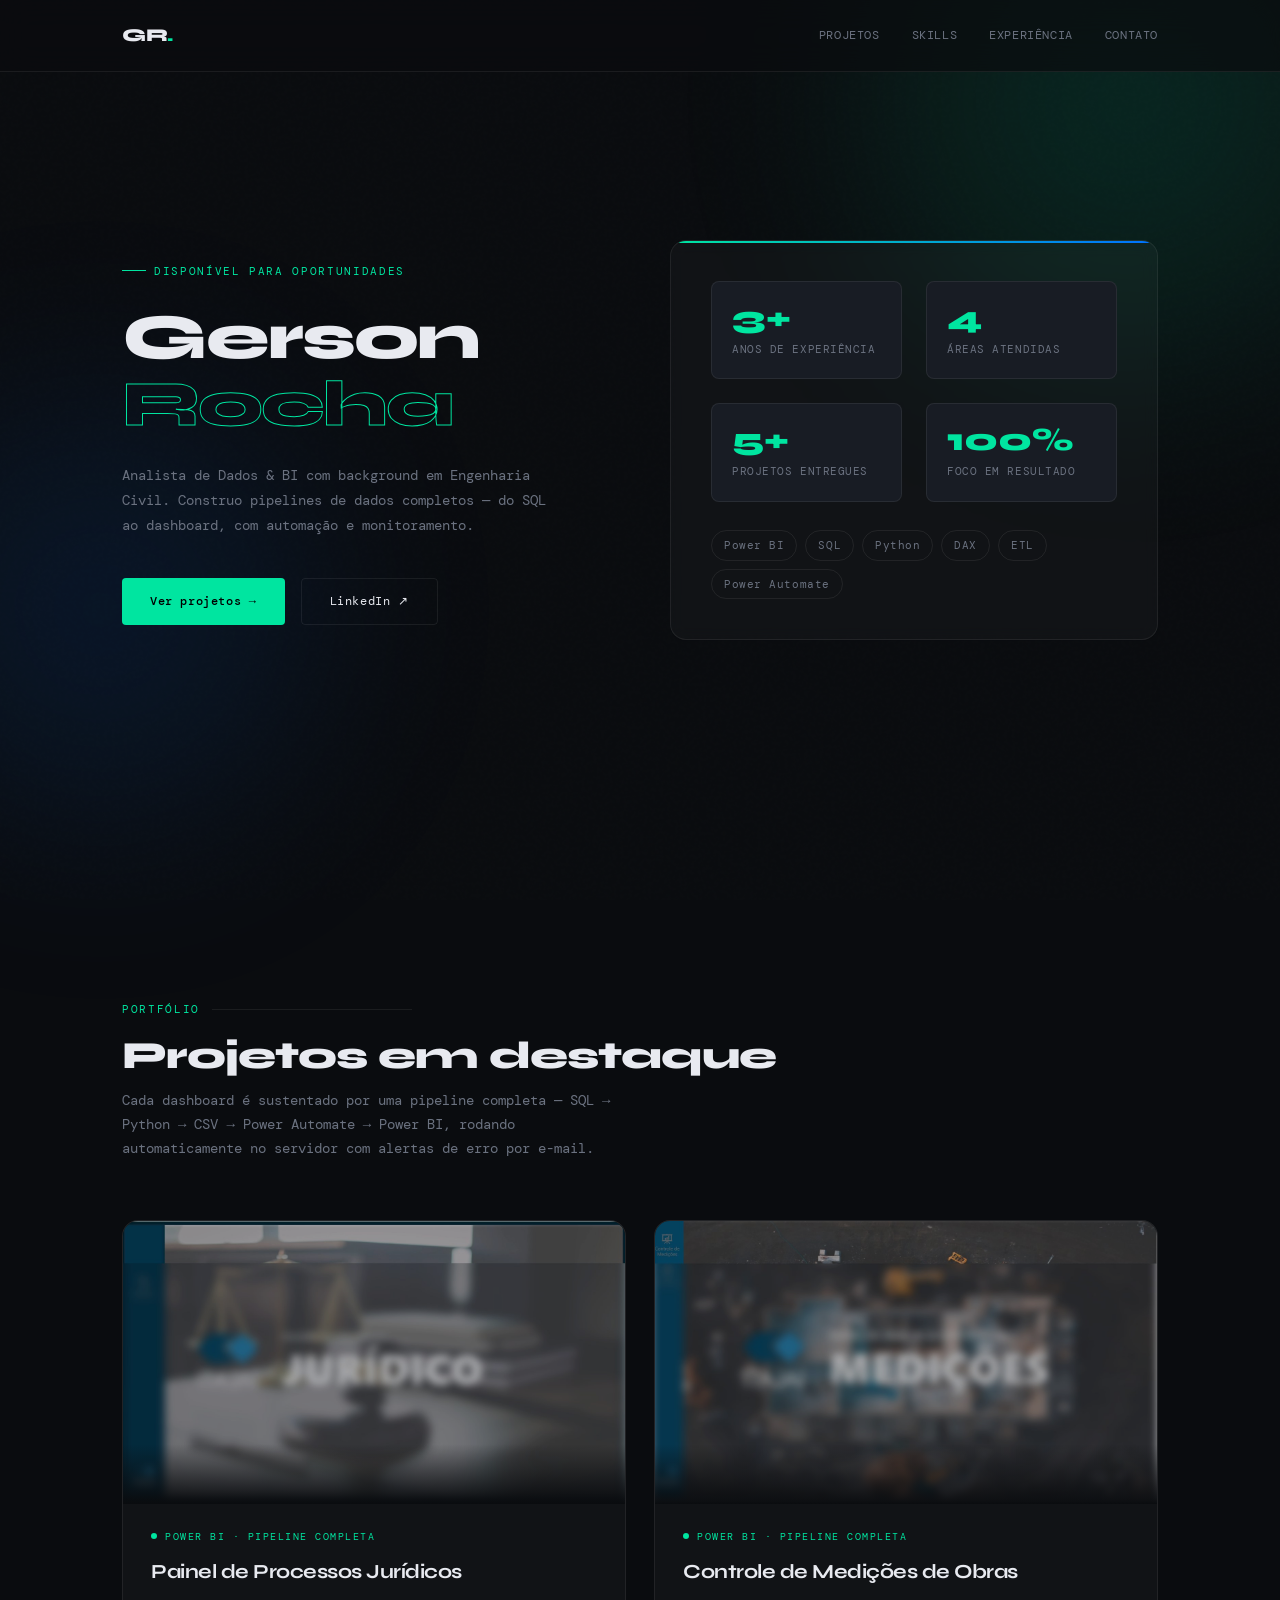
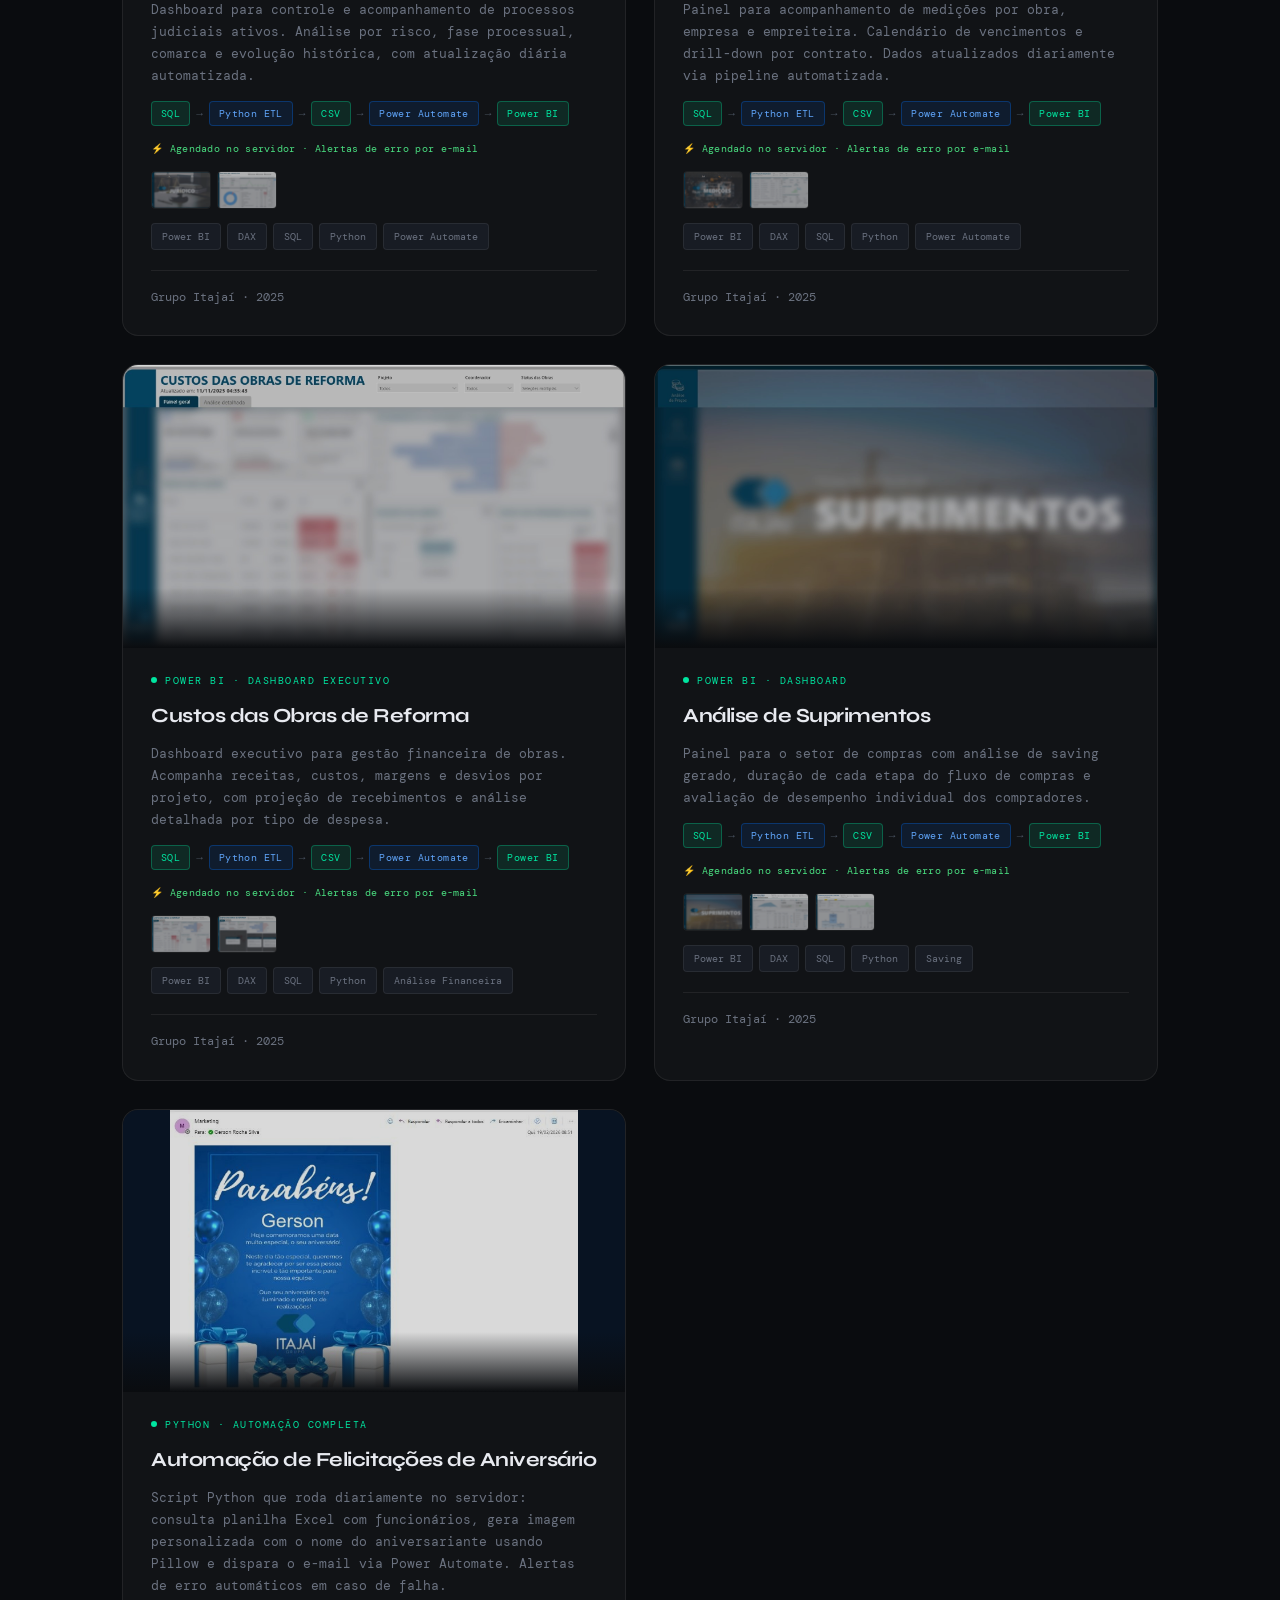
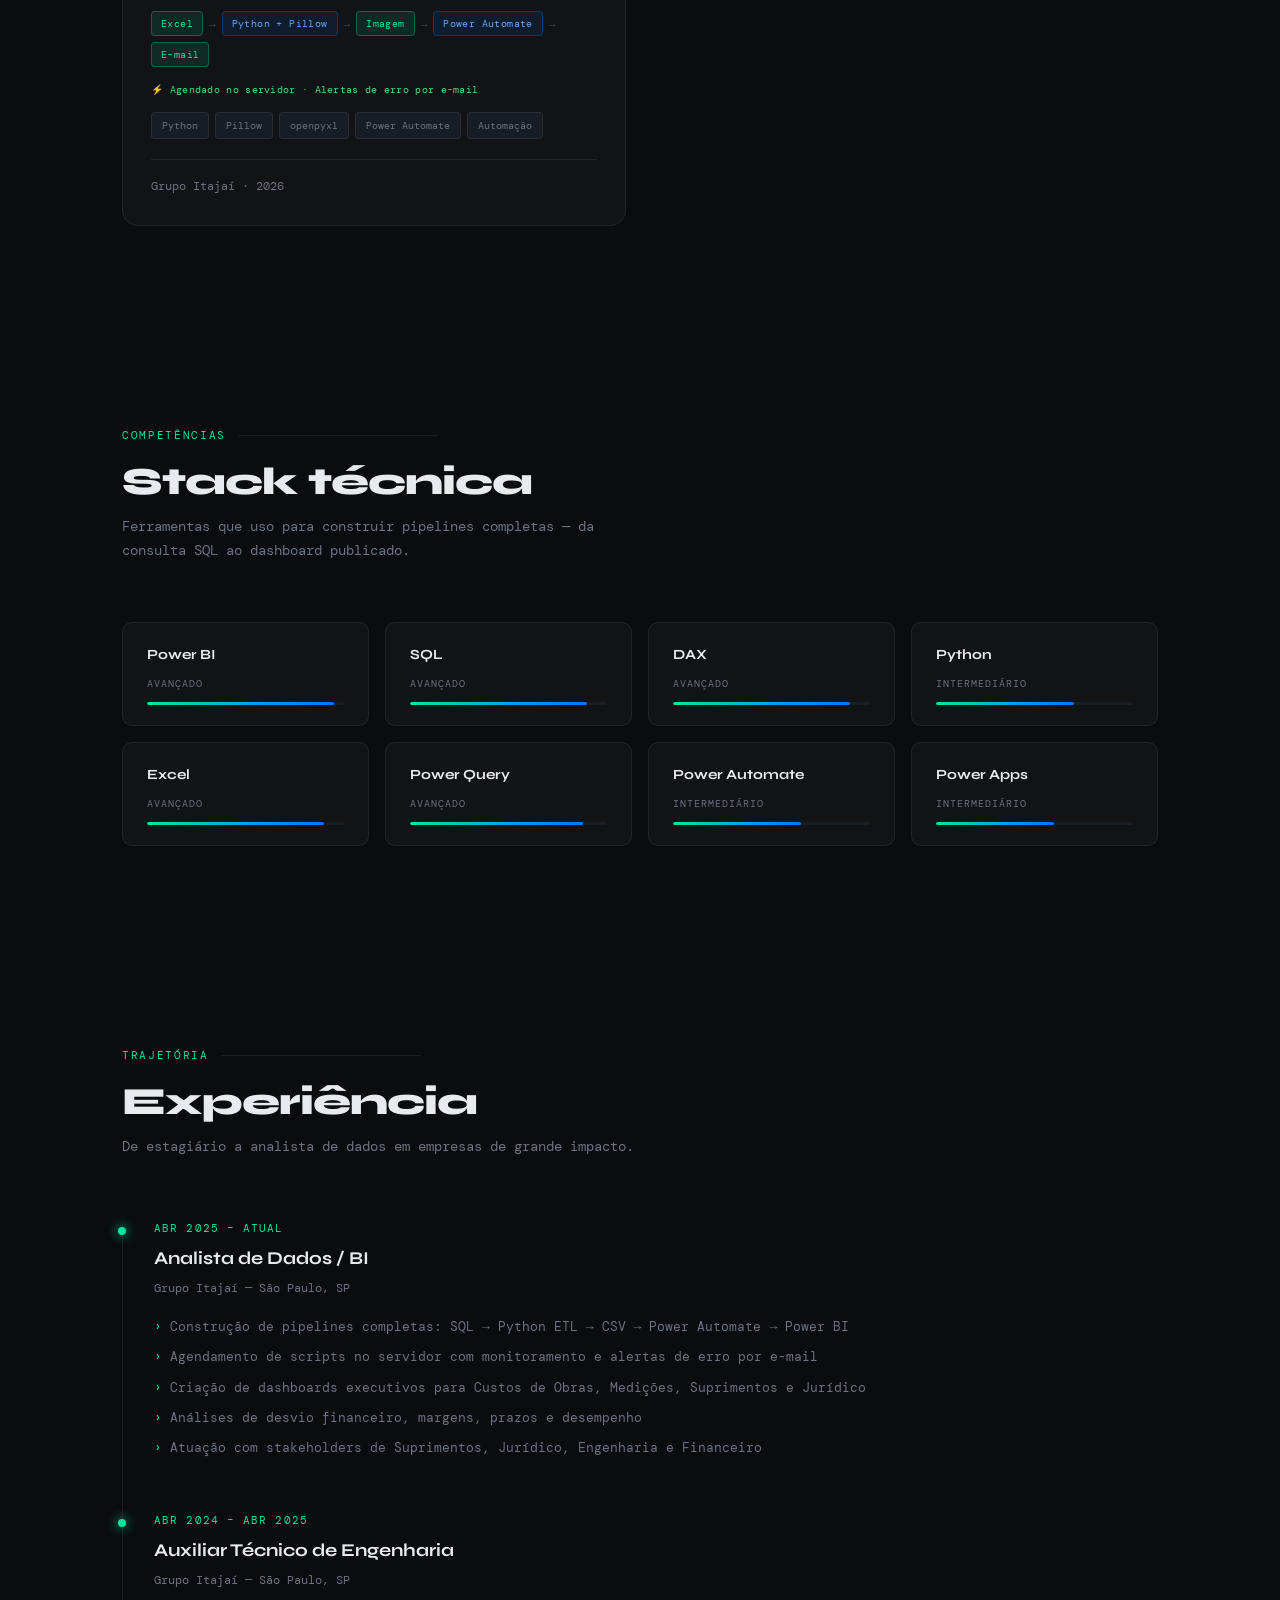
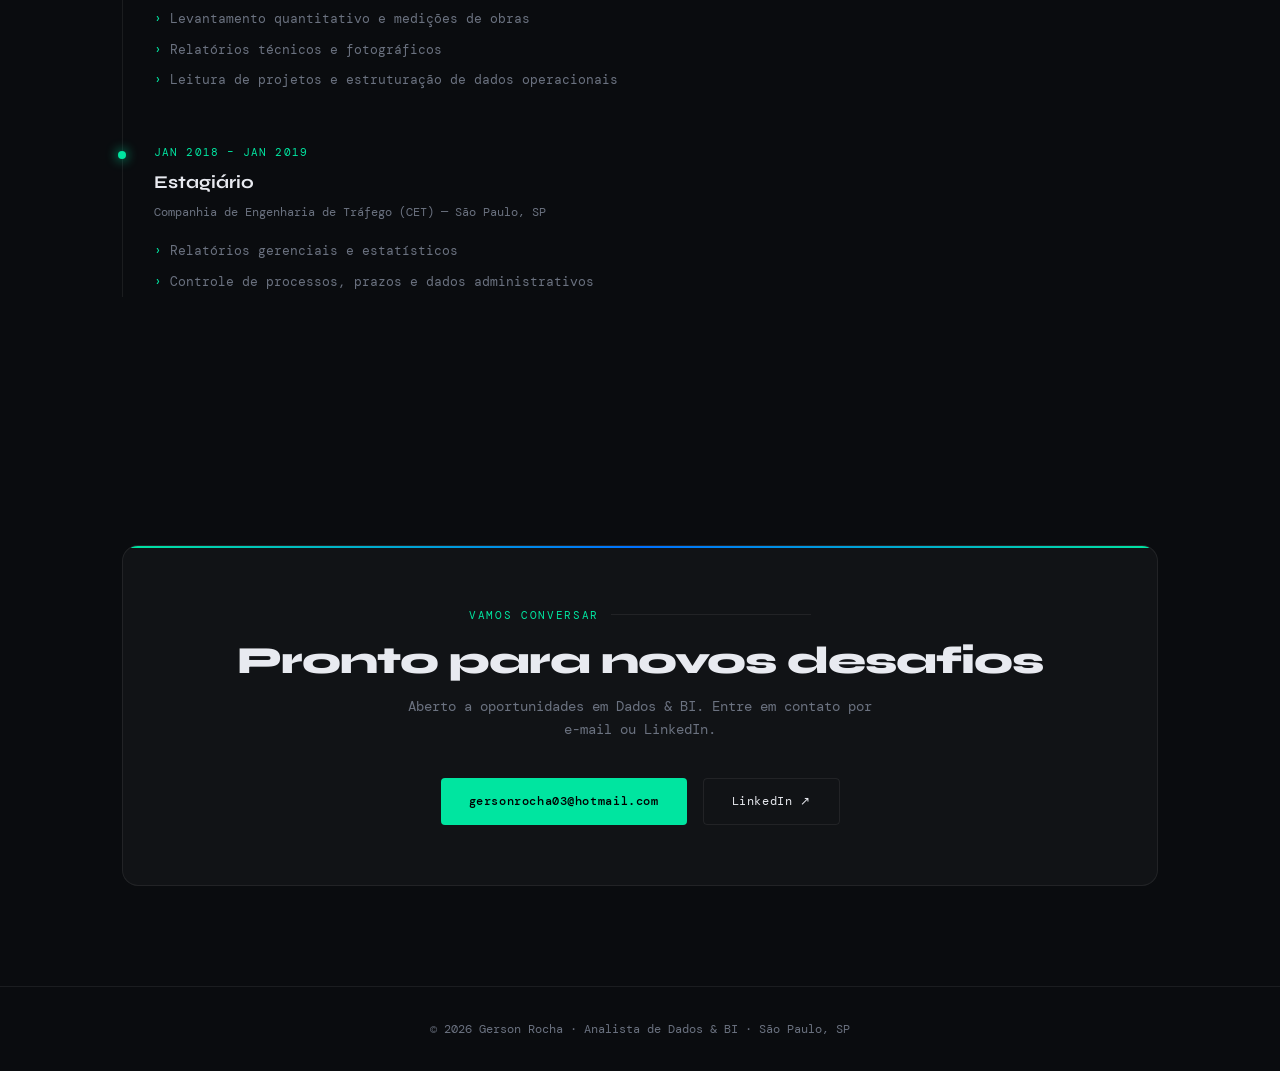
==== index.html @ 2b33ee03 "Add files via upload" ====
<!DOCTYPE html>
<html lang="pt-BR">
<head>
<meta charset="UTF-8" />
<meta name="viewport" content="width=device-width, initial-scale=1.0" />
<title>Gerson Rocha — Analista de Dados & BI</title>
<link href="https://fonts.googleapis.com/css2?family=Syne:wght@400;600;700;800&family=DM+Mono:ital,wght@0,300;0,400;1,300&display=swap" rel="stylesheet" />
<style>
  :root {
    --bg: #0a0c0f; --surface: #111318; --surface2: #181c24;
    --accent: #00e5a0; --accent2: #0071ff;
    --text: #e8eaf0; --muted: #6b7280;
    --border: rgba(255,255,255,0.07); --card-bg: rgba(255,255,255,0.03);
  }
  *, *::before, *::after { box-sizing: border-box; margin: 0; padding: 0; }
  html { scroll-behavior: smooth; }
  body { background: var(--bg); color: var(--text); font-family: 'DM Mono', monospace; font-size: 14px; line-height: 1.7; overflow-x: hidden; }
  body::before { content: ''; position: fixed; inset: 0; background-image: url("data:image/svg+xml,%3Csvg viewBox='0 0 256 256' xmlns='http://www.w3.org/2000/svg'%3E%3Cfilter id='noise'%3E%3CfeTurbulence type='fractalNoise' baseFrequency='0.9' numOctaves='4' stitchTiles='stitch'/%3E%3C/filter%3E%3Crect width='100%25' height='100%25' filter='url(%23noise)' opacity='0.04'/%3E%3C/svg%3E"); pointer-events: none; z-index: 0; opacity: 0.35; }
  .blob { position: fixed; border-radius: 50%; filter: blur(120px); opacity: 0.12; pointer-events: none; z-index: 0; }
  .blob-1 { width: 500px; height: 500px; background: var(--accent); top: -150px; right: -100px; }
  .blob-2 { width: 400px; height: 400px; background: var(--accent2); bottom: 10%; left: -100px; }
  .container { max-width: 1100px; margin: 0 auto; padding: 0 32px; position: relative; z-index: 1; }
  nav { position: fixed; top: 0; left: 0; right: 0; z-index: 100; padding: 20px 0; backdrop-filter: blur(16px); background: rgba(10,12,15,0.7); border-bottom: 1px solid var(--border); }
  nav .container { display: flex; align-items: center; justify-content: space-between; }
  .nav-logo { font-family: 'Syne', sans-serif; font-weight: 800; font-size: 18px; color: var(--text); text-decoration: none; letter-spacing: -0.5px; }
  .nav-logo span { color: var(--accent); }
  .nav-links { display: flex; gap: 32px; list-style: none; }
  .nav-links a { color: var(--muted); text-decoration: none; font-size: 12px; letter-spacing: 0.05em; text-transform: uppercase; transition: color 0.2s; }
  .nav-links a:hover { color: var(--accent); }
  .hero { min-height: 100vh; display: flex; align-items: center; padding-top: 80px; }
  .hero-inner { display: grid; grid-template-columns: 1fr 1fr; gap: 60px; align-items: center; width: 100%; }
  .hero-tag { display: inline-flex; align-items: center; gap: 8px; font-size: 11px; letter-spacing: 0.15em; text-transform: uppercase; color: var(--accent); margin-bottom: 24px; }
  .hero-tag::before { content: ''; display: block; width: 24px; height: 1px; background: var(--accent); }
  h1 { font-family: 'Syne', sans-serif; font-size: clamp(42px, 5vw, 72px); font-weight: 800; line-height: 1.05; letter-spacing: -2px; margin-bottom: 24px; }
  h1 em { font-style: normal; color: transparent; -webkit-text-stroke: 1px var(--accent); }
  .hero-desc { color: var(--muted); font-size: 14px; line-height: 1.8; max-width: 440px; margin-bottom: 40px; }
  .hero-cta { display: flex; gap: 16px; flex-wrap: wrap; }
  .btn { display: inline-flex; align-items: center; gap: 8px; padding: 12px 28px; font-family: 'DM Mono', monospace; font-size: 12px; letter-spacing: 0.05em; text-decoration: none; border-radius: 4px; transition: all 0.25s; cursor: pointer; border: none; }
  .btn-primary { background: var(--accent); color: #000; font-weight: 500; }
  .btn-primary:hover { background: #00ffb3; transform: translateY(-2px); }
  .btn-outline { background: transparent; color: var(--text); border: 1px solid var(--border); }
  .btn-outline:hover { border-color: var(--accent); color: var(--accent); transform: translateY(-2px); }
  .hero-card { background: var(--card-bg); border: 1px solid var(--border); border-radius: 16px; padding: 40px; backdrop-filter: blur(8px); position: relative; overflow: hidden; }
  .hero-card::before { content: ''; position: absolute; top: 0; left: 0; right: 0; height: 2px; background: linear-gradient(90deg, var(--accent), var(--accent2)); }
  .stats-grid { display: grid; grid-template-columns: 1fr 1fr; gap: 24px; }
  .stat { padding: 20px; background: var(--surface2); border-radius: 8px; border: 1px solid var(--border); }
  .stat-num { font-family: 'Syne', sans-serif; font-size: 32px; font-weight: 800; color: var(--accent); line-height: 1; margin-bottom: 6px; }
  .stat-label { font-size: 11px; color: var(--muted); letter-spacing: 0.05em; text-transform: uppercase; }
  .tech-badges { display: flex; flex-wrap: wrap; gap: 8px; margin-top: 28px; }
  .badge { font-size: 11px; padding: 5px 12px; border-radius: 100px; border: 1px solid var(--border); color: var(--muted); letter-spacing: 0.05em; transition: all 0.2s; }
  .badge:hover { border-color: var(--accent); color: var(--accent); }
  section { padding: 100px 0; }
  .section-label { font-size: 11px; letter-spacing: 0.15em; text-transform: uppercase; color: var(--accent); display: flex; align-items: center; gap: 12px; margin-bottom: 16px; }
  .section-label::after { content: ''; flex: 1; height: 1px; background: var(--border); max-width: 200px; }
  h2 { font-family: 'Syne', sans-serif; font-size: clamp(28px, 3vw, 42px); font-weight: 800; letter-spacing: -1px; margin-bottom: 12px; line-height: 1.1; }
  .section-sub { color: var(--muted); max-width: 520px; margin-bottom: 60px; }
  .projects-grid { display: grid; grid-template-columns: repeat(auto-fill, minmax(340px, 1fr)); gap: 28px; }
  .project-card { background: var(--card-bg); border: 1px solid var(--border); border-radius: 16px; overflow: hidden; transition: all 0.3s; }
  .project-card:hover { border-color: rgba(0,229,160,0.35); transform: translateY(-6px); box-shadow: 0 24px 60px rgba(0,0,0,0.4); }
  .project-img { width: 100%; aspect-ratio: 16/9; object-fit: cover; display: block; filter: brightness(0.85); transition: filter 0.3s; }
  .project-card:hover .project-img { filter: brightness(1); }
  .project-img-wrap { position: relative; overflow: hidden; }
  .project-img-wrap::after { content: ''; position: absolute; bottom: 0; left: 0; right: 0; height: 60px; background: linear-gradient(transparent, var(--bg)); }
  .project-body { padding: 24px 28px 28px; }
  .project-type { font-size: 10px; letter-spacing: 0.15em; text-transform: uppercase; color: var(--accent); margin-bottom: 10px; display: flex; align-items: center; gap: 8px; }
  .project-type .dot { width: 6px; height: 6px; border-radius: 50%; background: var(--accent); display: inline-block; }
  .project-card h3 { font-family: 'Syne', sans-serif; font-size: 20px; font-weight: 700; letter-spacing: -0.5px; margin-bottom: 10px; }
  .project-card p { color: var(--muted); font-size: 13px; line-height: 1.7; margin-bottom: 14px; }
  .pipeline-flow { display: flex; flex-wrap: wrap; gap: 6px; align-items: center; margin-bottom: 14px; }
  .pipe-step { font-size: 10px; padding: 3px 9px; border-radius: 4px; letter-spacing: 0.04em; }
  .pipe-step.green { background: rgba(0,229,160,0.1); border: 1px solid rgba(0,229,160,0.3); color: #00e5a0; }
  .pipe-step.blue { background: rgba(0,113,255,0.1); border: 1px solid rgba(0,113,255,0.3); color: #60a5fa; }
  .pipe-arrow { color: #4b5563; font-size: 11px; }
  .pipeline-note { font-size: 10px; color: #4ade80; letter-spacing: 0.03em; margin-bottom: 14px; }
  .project-tags { display: flex; flex-wrap: wrap; gap: 6px; margin-bottom: 20px; }
  .tag { font-size: 10px; padding: 4px 10px; background: var(--surface2); border-radius: 4px; color: var(--muted); border: 1px solid var(--border); }
  .project-footer { display: flex; align-items: center; justify-content: space-between; padding-top: 16px; border-top: 1px solid var(--border); font-size: 12px; color: var(--muted); }
  .project-gallery { display: flex; gap: 6px; margin-bottom: 14px; }
  .project-gallery img { width: 60px; height: 38px; object-fit: cover; border-radius: 4px; border: 1px solid var(--border); cursor: pointer; transition: all 0.2s; opacity: 0.7; }
  .project-gallery img:hover { opacity: 1; transform: scale(1.05); }
  #lightbox { display: none; position: fixed; inset: 0; background: rgba(0,0,0,0.88); z-index: 999; align-items: center; justify-content: center; backdrop-filter: blur(8px); }
  #lightbox.open { display: flex; }
  #lightbox img { max-width: 90vw; max-height: 85vh; border-radius: 8px; box-shadow: 0 40px 120px rgba(0,0,0,0.8); }
  #lightbox-close { position: absolute; top: 24px; right: 32px; font-size: 28px; color: var(--muted); cursor: pointer; transition: color 0.2s; }
  #lightbox-close:hover { color: var(--accent); }
  .skills-wrapper { display: grid; grid-template-columns: repeat(auto-fill, minmax(200px, 1fr)); gap: 16px; }
  .skill-item { background: var(--card-bg); border: 1px solid var(--border); border-radius: 10px; padding: 20px 24px; transition: all 0.2s; }
  .skill-item:hover { border-color: rgba(0,229,160,0.3); }
  .skill-name { font-family: 'Syne', sans-serif; font-weight: 700; font-size: 14px; margin-bottom: 8px; }
  .skill-level { font-size: 10px; letter-spacing: 0.1em; text-transform: uppercase; color: var(--muted); margin-bottom: 10px; }
  .skill-bar { height: 3px; background: var(--surface2); border-radius: 100px; overflow: hidden; }
  .skill-bar-fill { height: 100%; background: linear-gradient(90deg, var(--accent), var(--accent2)); border-radius: 100px; }
  .exp-timeline { position: relative; padding-left: 32px; }
  .exp-timeline::before { content: ''; position: absolute; left: 0; top: 8px; bottom: 0; width: 1px; background: var(--border); }
  .exp-item { position: relative; margin-bottom: 48px; }
  .exp-item::before { content: ''; position: absolute; left: -36px; top: 8px; width: 8px; height: 8px; border-radius: 50%; background: var(--accent); box-shadow: 0 0 12px var(--accent); }
  .exp-date { font-size: 11px; color: var(--accent); letter-spacing: 0.1em; text-transform: uppercase; margin-bottom: 6px; }
  .exp-title { font-family: 'Syne', sans-serif; font-size: 18px; font-weight: 700; margin-bottom: 4px; }
  .exp-company { color: var(--muted); font-size: 12px; margin-bottom: 14px; }
  .exp-list { list-style: none; }
  .exp-list li { color: var(--muted); font-size: 13px; padding: 4px 0 4px 16px; position: relative; }
  .exp-list li::before { content: '›'; position: absolute; left: 0; color: var(--accent); }
  .contact-box { background: var(--card-bg); border: 1px solid var(--border); border-radius: 16px; padding: 60px; text-align: center; position: relative; overflow: hidden; }
  .contact-box::before { content: ''; position: absolute; top: 0; left: 0; right: 0; height: 2px; background: linear-gradient(90deg, var(--accent), var(--accent2), var(--accent)); }
  .contact-links { display: flex; gap: 16px; justify-content: center; flex-wrap: wrap; margin-top: 36px; }
  footer { border-top: 1px solid var(--border); padding: 32px 0; text-align: center; color: var(--muted); font-size: 12px; }
  .fade-up { opacity: 0; transform: translateY(24px); transition: opacity 0.6s ease, transform 0.6s ease; }
  .fade-up.visible { opacity: 1; transform: translateY(0); }
  @media (max-width: 768px) {
    .hero-inner { grid-template-columns: 1fr; gap: 40px; }
    .hero-card { display: none; }
    .contact-box { padding: 40px 24px; }
    .container { padding: 0 20px; }
    .projects-grid { grid-template-columns: 1fr; }
  }
</style>
</head>
<body>
<div class="blob blob-1"></div>
<div class="blob blob-2"></div>
<div id="lightbox">
  <span id="lightbox-close" onclick="closeLightbox()">✕</span>
  <img id="lightbox-img" src="" alt="" />
</div>

<nav>
  <div class="container">
    <a href="#" class="nav-logo">GR<span>.</span></a>
    <ul class="nav-links">
      <li><a href="#projetos">Projetos</a></li>
      <li><a href="#skills">Skills</a></li>
      <li><a href="#experiencia">Experiência</a></li>
      <li><a href="#contato">Contato</a></li>
    </ul>
  </div>
</nav>

<section class="hero">
  <div class="container">
    <div class="hero-inner">
      <div>
        <div class="hero-tag">Disponível para oportunidades</div>
        <h1>Gerson<br /><em>Rocha</em></h1>
        <p class="hero-desc">Analista de Dados & BI com background em Engenharia Civil. Construo pipelines de dados completos — do SQL ao dashboard, com automação e monitoramento.</p>
        <div class="hero-cta">
          <a href="#projetos" class="btn btn-primary">Ver projetos →</a>
          <a href="https://www.linkedin.com/in/gerson-rocha-34302221a" target="_blank" class="btn btn-outline">LinkedIn ↗</a>
        </div>
      </div>
      <div class="hero-card fade-up">
        <div class="stats-grid">
          <div class="stat"><div class="stat-num">3+</div><div class="stat-label">Anos de experiência</div></div>
          <div class="stat"><div class="stat-num">4</div><div class="stat-label">Áreas atendidas</div></div>
          <div class="stat"><div class="stat-num">5+</div><div class="stat-label">Projetos entregues</div></div>
          <div class="stat"><div class="stat-num">100%</div><div class="stat-label">Foco em resultado</div></div>
        </div>
        <div class="tech-badges">
          <span class="badge">Power BI</span><span class="badge">SQL</span><span class="badge">Python</span>
          <span class="badge">DAX</span><span class="badge">ETL</span><span class="badge">Power Automate</span>
        </div>
      </div>
    </div>
  </div>
</section>

<section id="projetos">
  <div class="container">
    <div class="section-label">Portfólio</div>
    <h2>Projetos em destaque</h2>
    <p class="section-sub">Cada dashboard é sustentado por uma pipeline completa — SQL → Python → CSV → Power Automate → Power BI, rodando automaticamente no servidor com alertas de erro por e-mail.</p>
    <div class="projects-grid">

      <!-- JURIDICO -->
      <div class="project-card fade-up">
        <div class="project-img-wrap">
          <img class="project-img" src="[data-uri]" alt="Painel Jurídico" />
        </div>
        <div class="project-body">
          <div class="project-type"><span class="dot"></span>Power BI · Pipeline completa</div>
          <h3>Painel de Processos Jurídicos</h3>
          <p>Dashboard para controle e acompanhamento de processos judiciais ativos. Análise por risco, fase processual, comarca e evolução histórica, com atualização diária automatizada.</p>
          <div class="pipeline-flow">
            <span class="pipe-step green">SQL</span><span class="pipe-arrow">→</span>
            <span class="pipe-step blue">Python ETL</span><span class="pipe-arrow">→</span>
            <span class="pipe-step green">CSV</span><span class="pipe-arrow">→</span>
            <span class="pipe-step blue">Power Automate</span><span class="pipe-arrow">→</span>
            <span class="pipe-step green">Power BI</span>
          </div>
          <div class="pipeline-note">⚡ Agendado no servidor · Alertas de erro por e-mail</div>
          <div class="project-gallery">
            <img src="[data-uri]" onclick="openLightbox(this)" title="Capa" />
            <img src="[data-uri]" onclick="openLightbox(this)" title="Dashboard" />
          </div>
          <div class="project-tags">
            <span class="tag">Power BI</span><span class="tag">DAX</span><span class="tag">SQL</span><span class="tag">Python</span><span class="tag">Power Automate</span>
          </div>
          <div class="project-footer"><span>Grupo Itajaí · 2025</span></div>
        </div>
      </div>

      <!-- MEDICOES -->
      <div class="project-card fade-up" style="transition-delay:0.1s">
        <div class="project-img-wrap">
          <img class="project-img" src="[data-uri]" alt="Controle de Medições" />
        </div>
        <div class="project-body">
          <div class="project-type"><span class="dot"></span>Power BI · Pipeline completa</div>
          <h3>Controle de Medições de Obras</h3>
          <p>Painel para acompanhamento de medições por obra, empresa e empreiteira. Calendário de vencimentos e drill-down por contrato. Dados atualizados diariamente via pipeline automatizada.</p>
          <div class="pipeline-flow">
            <span class="pipe-step green">SQL</span><span class="pipe-arrow">→</span>
            <span class="pipe-step blue">Python ETL</span><span class="pipe-arrow">→</span>
            <span class="pipe-step green">CSV</span><span class="pipe-arrow">→</span>
            <span class="pipe-step blue">Power Automate</span><span class="pipe-arrow">→</span>
            <span class="pipe-step green">Power BI</span>
          </div>
          <div class="pipeline-note">⚡ Agendado no servidor · Alertas de erro por e-mail</div>
          <div class="project-gallery">
            <img src="[data-uri]" onclick="openLightbox(this)" title="Capa" />
            <img src="[data-uri]" onclick="openLightbox(this)" title="Dashboard" />
          </div>
          <div class="project-tags">
            <span class="tag">Power BI</span><span class="tag">DAX</span><span class="tag">SQL</span><span class="tag">Python</span><span class="tag">Power Automate</span>
          </div>
          <div class="project-footer"><span>Grupo Itajaí · 2025</span></div>
        </div>
      </div>

      <!-- CUSTOS OBRAS -->
      <div class="project-card fade-up" style="transition-delay:0.2s">
        <div class="project-img-wrap">
          <img class="project-img" src="[data-uri]" alt="Custos das Obras" />
        </div>
        <div class="project-body">
          <div class="project-type"><span class="dot"></span>Power BI · Dashboard Executivo</div>
          <h3>Custos das Obras de Reforma</h3>
          <p>Dashboard executivo para gestão financeira de obras. Acompanha receitas, custos, margens e desvios por projeto, com projeção de recebimentos e análise detalhada por tipo de despesa.</p>
          <div class="pipeline-flow">
            <span class="pipe-step green">SQL</span><span class="pipe-arrow">→</span>
            <span class="pipe-step blue">Python ETL</span><span class="pipe-arrow">→</span>
            <span class="pipe-step green">CSV</span><span class="pipe-arrow">→</span>
            <span class="pipe-step blue">Power Automate</span><span class="pipe-arrow">→</span>
            <span class="pipe-step green">Power BI</span>
          </div>
          <div class="pipeline-note">⚡ Agendado no servidor · Alertas de erro por e-mail</div>
          <div class="project-gallery">
            <img src="[data-uri]" onclick="openLightbox(this)" title="Painel geral" />
            <img src="[data-uri]" onclick="openLightbox(this)" title="Análise detalhada" />
          </div>
          <div class="project-tags">
            <span class="tag">Power BI</span><span class="tag">DAX</span><span class="tag">SQL</span><span class="tag">Python</span><span class="tag">Análise Financeira</span>
          </div>
          <div class="project-footer"><span>Grupo Itajaí · 2025</span></div>
        </div>
      </div>

      <!-- SUPRIMENTOS -->
      <div class="project-card fade-up" style="transition-delay:0.15s">
        <div class="project-img-wrap">
          <img class="project-img" src="[data-uri]" alt="Análise de Suprimentos" />
        </div>
        <div class="project-body">
          <div class="project-type"><span class="dot"></span>Power BI · Dashboard</div>
          <h3>Análise de Suprimentos</h3>
          <p>Painel para o setor de compras com análise de saving gerado, duração de cada etapa do fluxo de compras e avaliação de desempenho individual dos compradores.</p>
          <div class="pipeline-flow">
            <span class="pipe-step green">SQL</span><span class="pipe-arrow">→</span>
            <span class="pipe-step blue">Python ETL</span><span class="pipe-arrow">→</span>
            <span class="pipe-step green">CSV</span><span class="pipe-arrow">→</span>
            <span class="pipe-step blue">Power Automate</span><span class="pipe-arrow">→</span>
            <span class="pipe-step green">Power BI</span>
          </div>
          <div class="pipeline-note">⚡ Agendado no servidor · Alertas de erro por e-mail</div>
          <div class="project-gallery">
            <img src="[data-uri]" onclick="openLightbox(this)" title="Capa" />
            <img src="[data-uri]" onclick="openLightbox(this)" title="Análise de preços" />
            <img src="[data-uri]" onclick="openLightbox(this)" title="Fluxo de compras" />
          </div>
          <div class="project-tags">
            <span class="tag">Power BI</span><span class="tag">DAX</span><span class="tag">SQL</span><span class="tag">Python</span><span class="tag">Saving</span>
          </div>
          <div class="project-footer"><span>Grupo Itajaí · 2025</span></div>
        </div>
      </div>

      <!-- ANIVERSÁRIO -->
      <div class="project-card fade-up" style="transition-delay:0.2s">
        <div class="project-img-wrap">
          <img class="project-img" src="[data-uri]" alt="Automação de Aniversários" style="object-fit:contain; background:#0a1628;" />
        </div>
        <div class="project-body">
          <div class="project-type"><span class="dot"></span>Python · Automação completa</div>
          <h3>Automação de Felicitações de Aniversário</h3>
          <p>Script Python que roda diariamente no servidor: consulta planilha Excel com funcionários, gera imagem personalizada com o nome do aniversariante usando Pillow e dispara o e-mail via Power Automate. Alertas de erro automáticos em caso de falha.</p>
          <div class="pipeline-flow">
            <span class="pipe-step green">Excel</span><span class="pipe-arrow">→</span>
            <span class="pipe-step blue">Python + Pillow</span><span class="pipe-arrow">→</span>
            <span class="pipe-step green">Imagem</span><span class="pipe-arrow">→</span>
            <span class="pipe-step blue">Power Automate</span><span class="pipe-arrow">→</span>
            <span class="pipe-step green">E-mail</span>
          </div>
          <div class="pipeline-note">⚡ Agendado no servidor · Alertas de erro por e-mail</div>
          <div class="project-tags">
            <span class="tag">Python</span><span class="tag">Pillow</span><span class="tag">openpyxl</span><span class="tag">Power Automate</span><span class="tag">Automação</span>
          </div>
          <div class="project-footer"><span>Grupo Itajaí · 2026</span></div>
        </div>
      </div>

    </div>
  </div>
</section>

<section id="skills">
  <div class="container">
    <div class="section-label">Competências</div>
    <h2>Stack técnica</h2>
    <p class="section-sub">Ferramentas que uso para construir pipelines completas — da consulta SQL ao dashboard publicado.</p>
    <div class="skills-wrapper">
      <div class="skill-item fade-up"><div class="skill-name">Power BI</div><div class="skill-level">Avançado</div><div class="skill-bar"><div class="skill-bar-fill" style="width:95%"></div></div></div>
      <div class="skill-item fade-up"><div class="skill-name">SQL</div><div class="skill-level">Avançado</div><div class="skill-bar"><div class="skill-bar-fill" style="width:90%"></div></div></div>
      <div class="skill-item fade-up"><div class="skill-name">DAX</div><div class="skill-level">Avançado</div><div class="skill-bar"><div class="skill-bar-fill" style="width:90%"></div></div></div>
      <div class="skill-item fade-up"><div class="skill-name">Python</div><div class="skill-level">Intermediário</div><div class="skill-bar"><div class="skill-bar-fill" style="width:70%"></div></div></div>
      <div class="skill-item fade-up"><div class="skill-name">Excel</div><div class="skill-level">Avançado</div><div class="skill-bar"><div class="skill-bar-fill" style="width:90%"></div></div></div>
      <div class="skill-item fade-up"><div class="skill-name">Power Query</div><div class="skill-level">Avançado</div><div class="skill-bar"><div class="skill-bar-fill" style="width:88%"></div></div></div>
      <div class="skill-item fade-up"><div class="skill-name">Power Automate</div><div class="skill-level">Intermediário</div><div class="skill-bar"><div class="skill-bar-fill" style="width:65%"></div></div></div>
      <div class="skill-item fade-up"><div class="skill-name">Power Apps</div><div class="skill-level">Intermediário</div><div class="skill-bar"><div class="skill-bar-fill" style="width:60%"></div></div></div>
    </div>
  </div>
</section>

<section id="experiencia">
  <div class="container">
    <div class="section-label">Trajetória</div>
    <h2>Experiência</h2>
    <p class="section-sub">De estagiário a analista de dados em empresas de grande impacto.</p>
    <div class="exp-timeline">
      <div class="exp-item fade-up">
        <div class="exp-date">Abr 2025 – Atual</div>
        <div class="exp-title">Analista de Dados / BI</div>
        <div class="exp-company">Grupo Itajaí — São Paulo, SP</div>
        <ul class="exp-list">
          <li>Construção de pipelines completas: SQL → Python ETL → CSV → Power Automate → Power BI</li>
          <li>Agendamento de scripts no servidor com monitoramento e alertas de erro por e-mail</li>
          <li>Criação de dashboards executivos para Custos de Obras, Medições, Suprimentos e Jurídico</li>
          <li>Análises de desvio financeiro, margens, prazos e desempenho</li>
          <li>Atuação com stakeholders de Suprimentos, Jurídico, Engenharia e Financeiro</li>
        </ul>
      </div>
      <div class="exp-item fade-up">
        <div class="exp-date">Abr 2024 – Abr 2025</div>
        <div class="exp-title">Auxiliar Técnico de Engenharia</div>
        <div class="exp-company">Grupo Itajaí — São Paulo, SP</div>
        <ul class="exp-list">
          <li>Levantamento quantitativo e medições de obras</li>
          <li>Relatórios técnicos e fotográficos</li>
          <li>Leitura de projetos e estruturação de dados operacionais</li>
        </ul>
      </div>
      <div class="exp-item fade-up">
        <div class="exp-date">Jan 2018 – Jan 2019</div>
        <div class="exp-title">Estagiário</div>
        <div class="exp-company">Companhia de Engenharia de Tráfego (CET) — São Paulo, SP</div>
        <ul class="exp-list">
          <li>Relatórios gerenciais e estatísticos</li>
          <li>Controle de processos, prazos e dados administrativos</li>
        </ul>
      </div>
    </div>
  </div>
</section>

<section id="contato">
  <div class="container">
    <div class="contact-box fade-up">
      <div class="section-label" style="justify-content:center">Vamos conversar</div>
      <h2>Pronto para novos desafios</h2>
      <p style="color:var(--muted); max-width:480px; margin: 0 auto;">Aberto a oportunidades em Dados & BI. Entre em contato por e-mail ou LinkedIn.</p>
      <div class="contact-links">
        <a href="mailto:gersonrocha03@hotmail.com" class="btn btn-primary">gersonrocha03@hotmail.com</a>
        <a href="https://www.linkedin.com/in/gerson-rocha-34302221a" target="_blank" class="btn btn-outline">LinkedIn ↗</a>
      </div>
    </div>
  </div>
</section>

<footer>
  <div class="container"><p>© 2026 Gerson Rocha · Analista de Dados & BI · São Paulo, SP</p></div>
</footer>

<script>
  const observer = new IntersectionObserver((entries) => {
    entries.forEach(el => { if (el.isIntersecting) el.target.classList.add('visible'); });
  }, { threshold: 0.1 });
  document.querySelectorAll('.fade-up').forEach(el => observer.observe(el));
  const sections = document.querySelectorAll('section[id]');
  const navLinks = document.querySelectorAll('.nav-links a');
  window.addEventListener('scroll', () => {
    let current = '';
    sections.forEach(s => { if (window.scrollY >= s.offsetTop - 100) current = s.getAttribute('id'); });
    navLinks.forEach(a => { a.style.color = a.getAttribute('href') === '#' + current ? 'var(--accent)' : ''; });
  });
  function openLightbox(img) {
    document.getElementById('lightbox-img').src = img.src;
    document.getElementById('lightbox').classList.add('open');
    document.body.style.overflow = 'hidden';
  }
  function closeLightbox() {
    document.getElementById('lightbox').classList.remove('open');
    document.body.style.overflow = '';
  }
  document.getElementById('lightbox').addEventListener('click', function(e) {
    if (e.target === this) closeLightbox();
  });
  document.addEventListener('keydown', e => { if (e.key === 'Escape') closeLightbox(); });
</script>
</body>
</html>
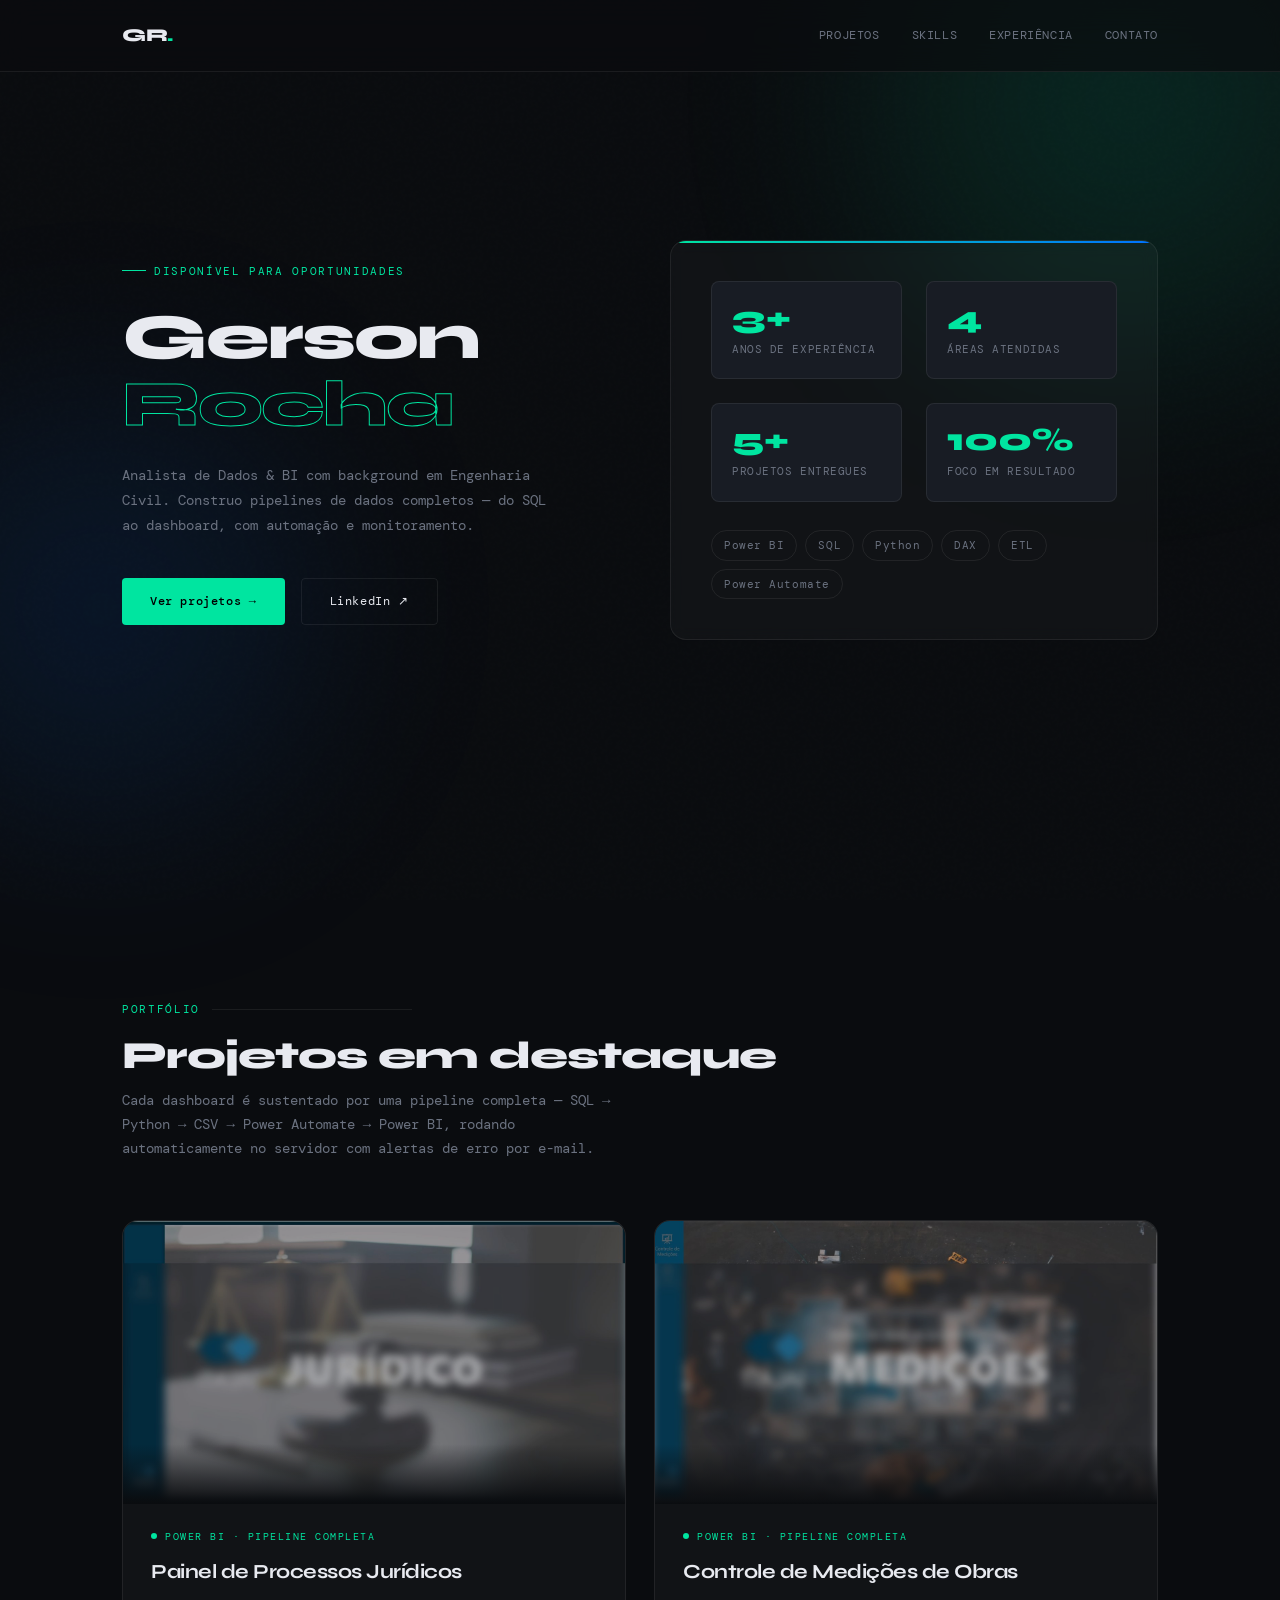
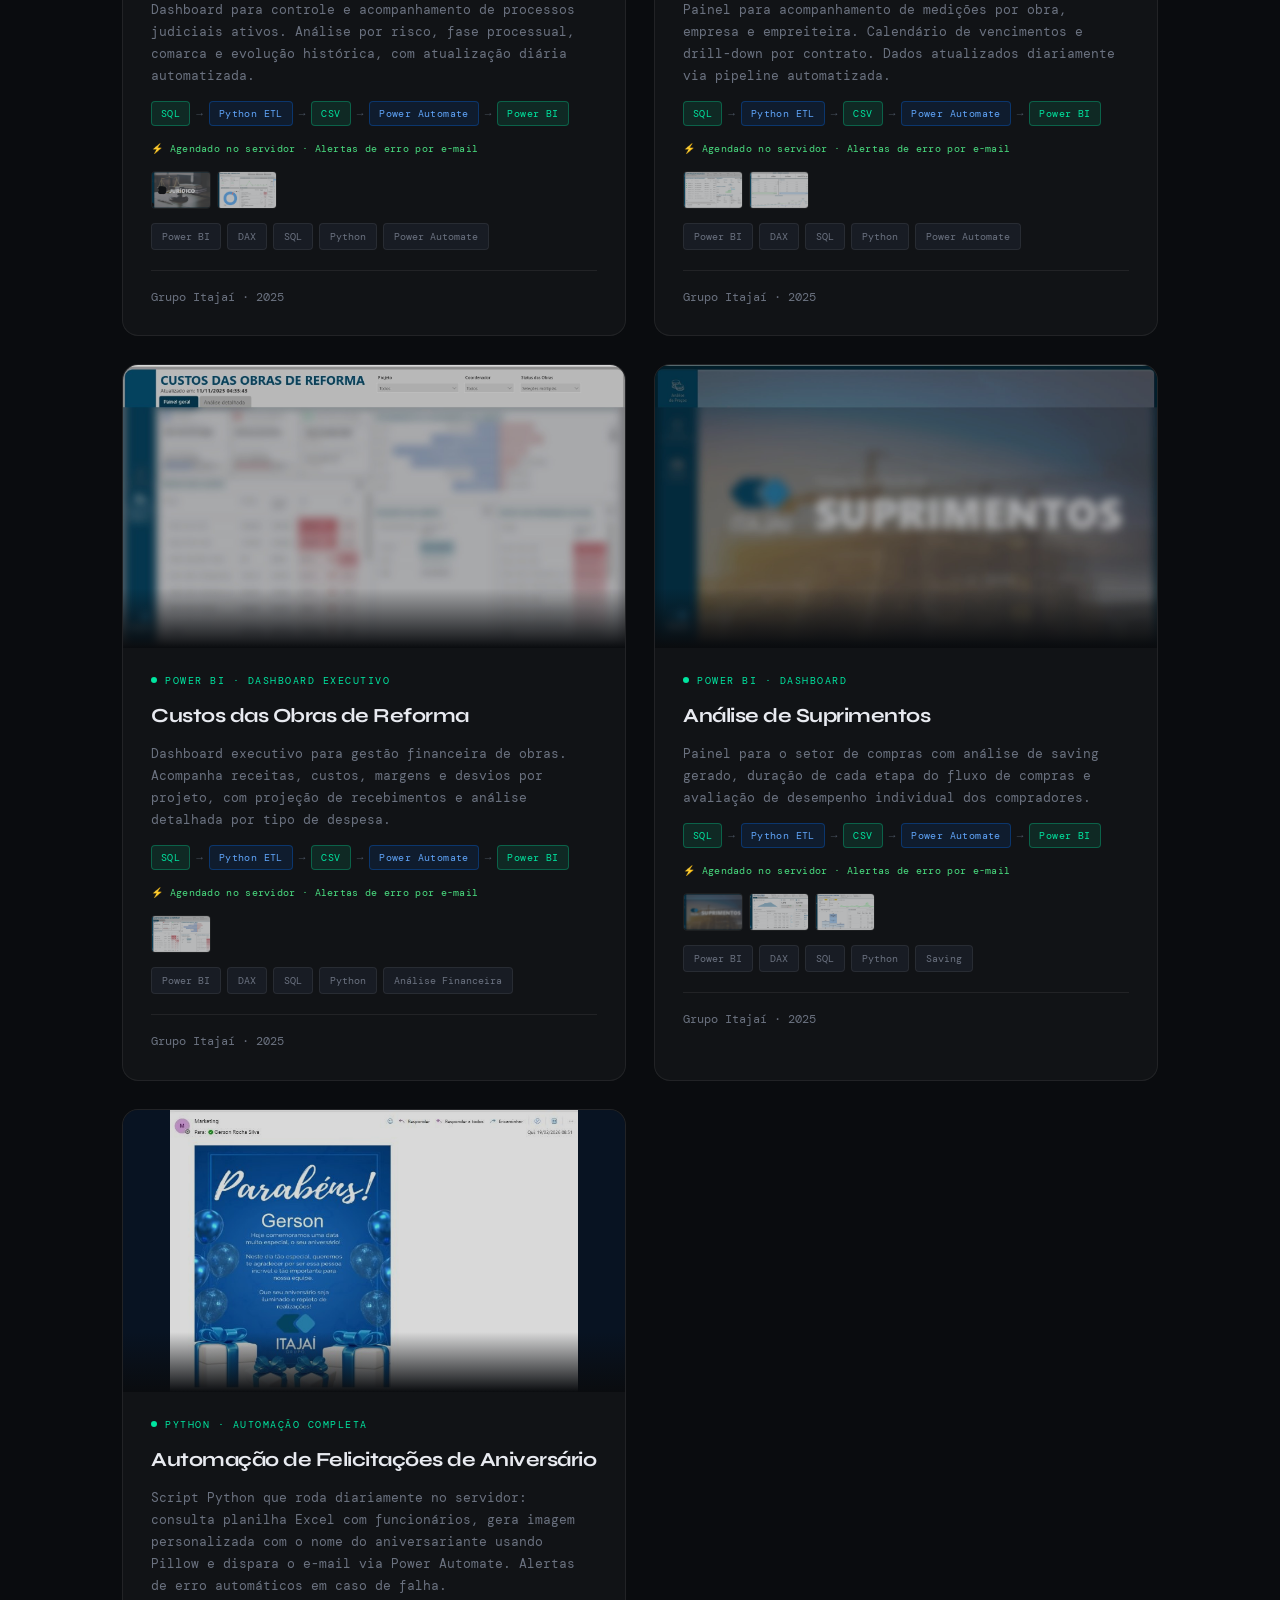
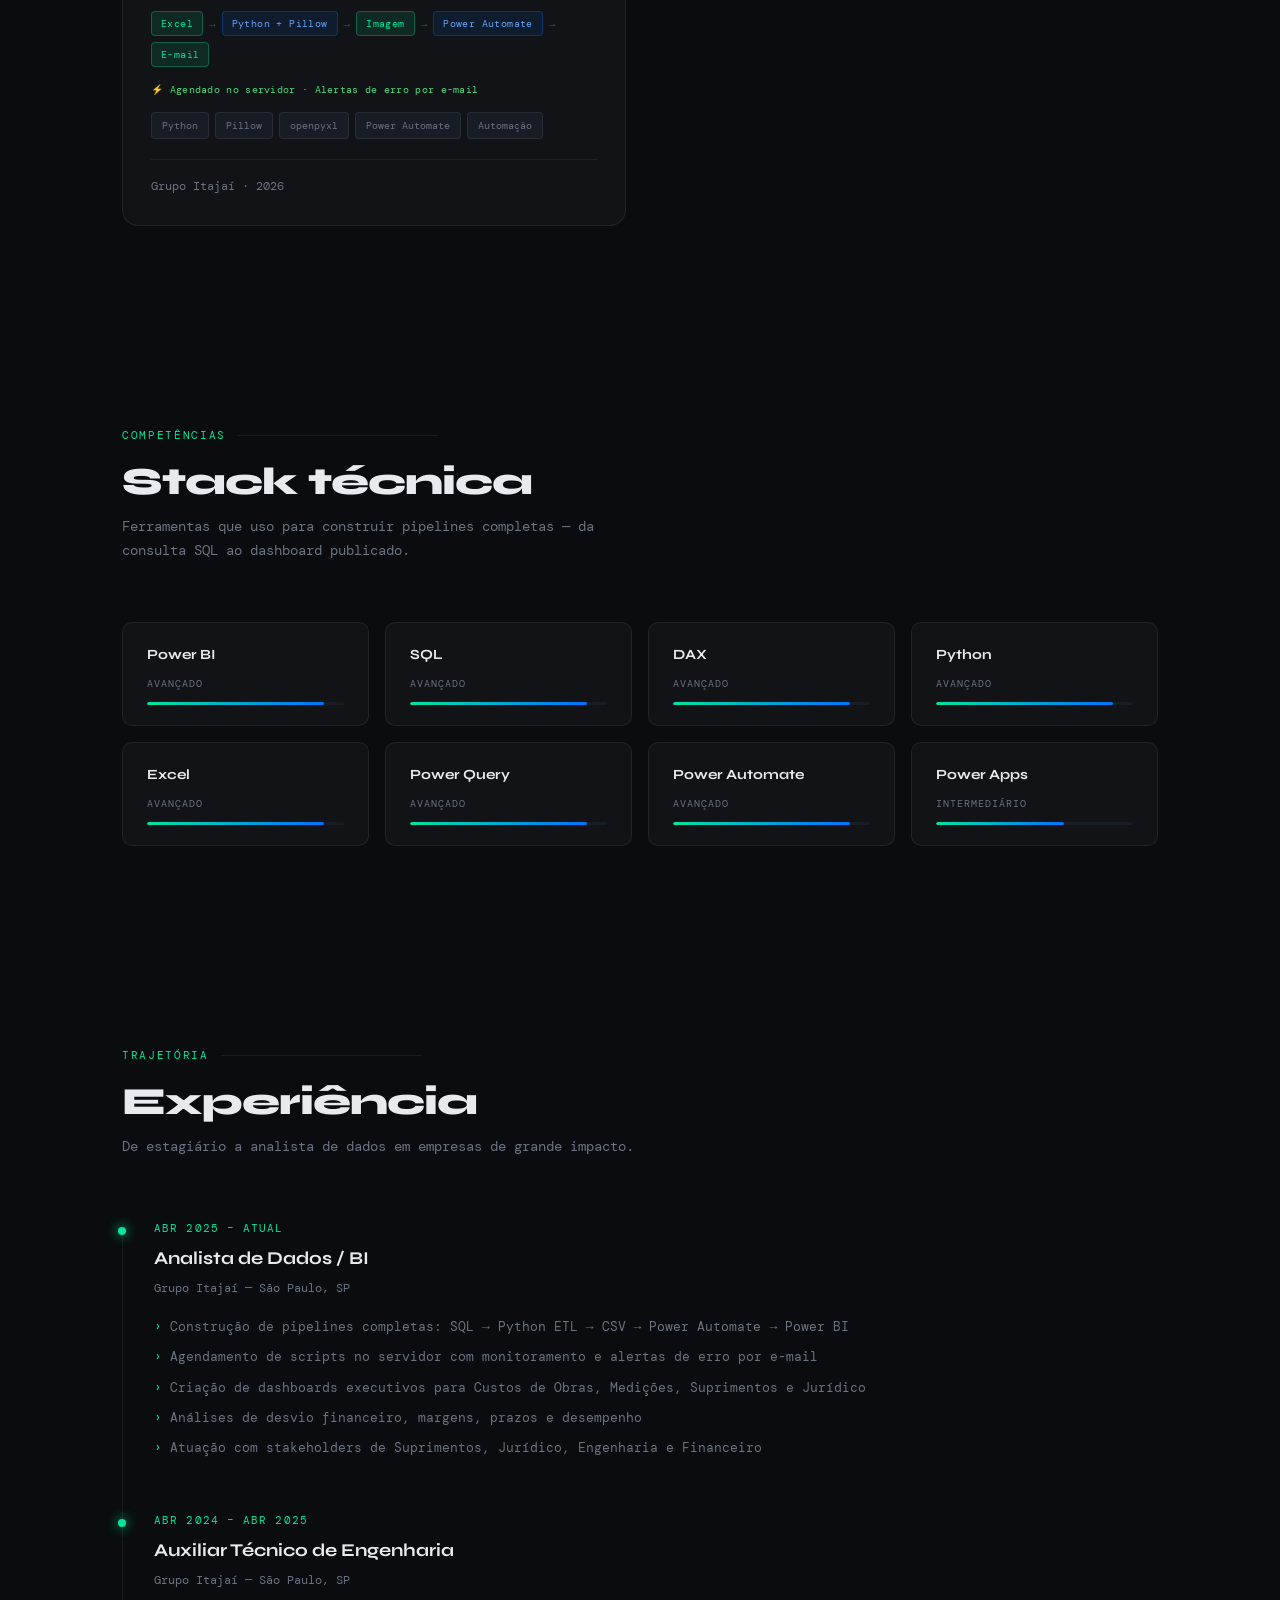
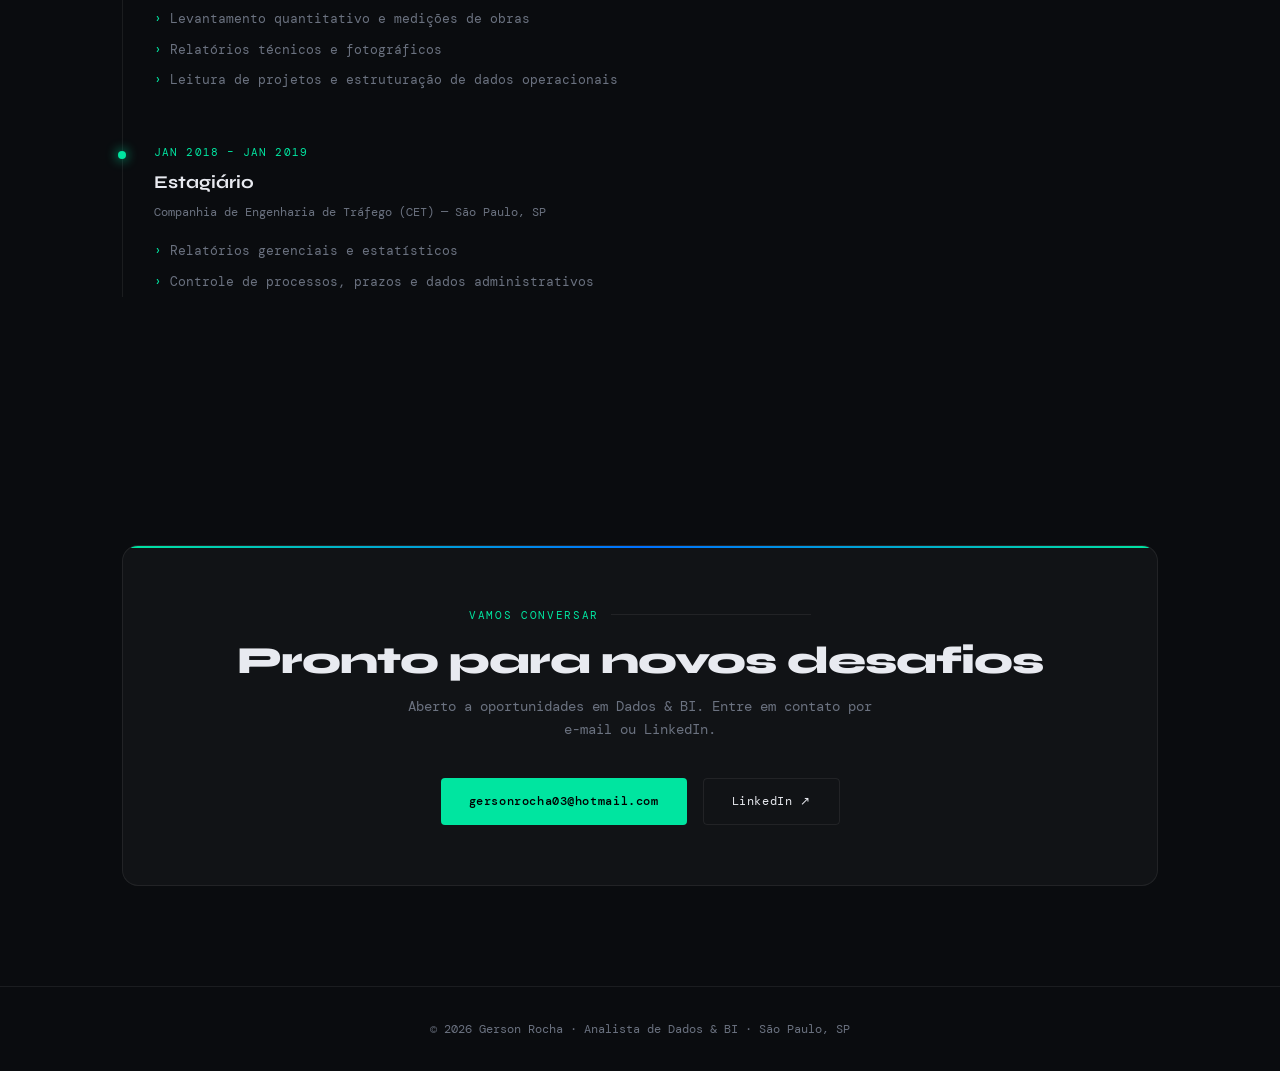
==== commit e21f29ae: "Add files via upload" ====
--- a/index.html
+++ b/index.html
@@ -188,8 +188,8 @@
           </div>
           <div class="pipeline-note">⚡ Agendado no servidor · Alertas de erro por e-mail</div>
           <div class="project-gallery">
-            <img src="[data-uri]" onclick="openLightbox(this)" title="Capa" />
-            <img src="[data-uri]" onclick="openLightbox(this)" title="Dashboard" />
+            <img src="[data-uri]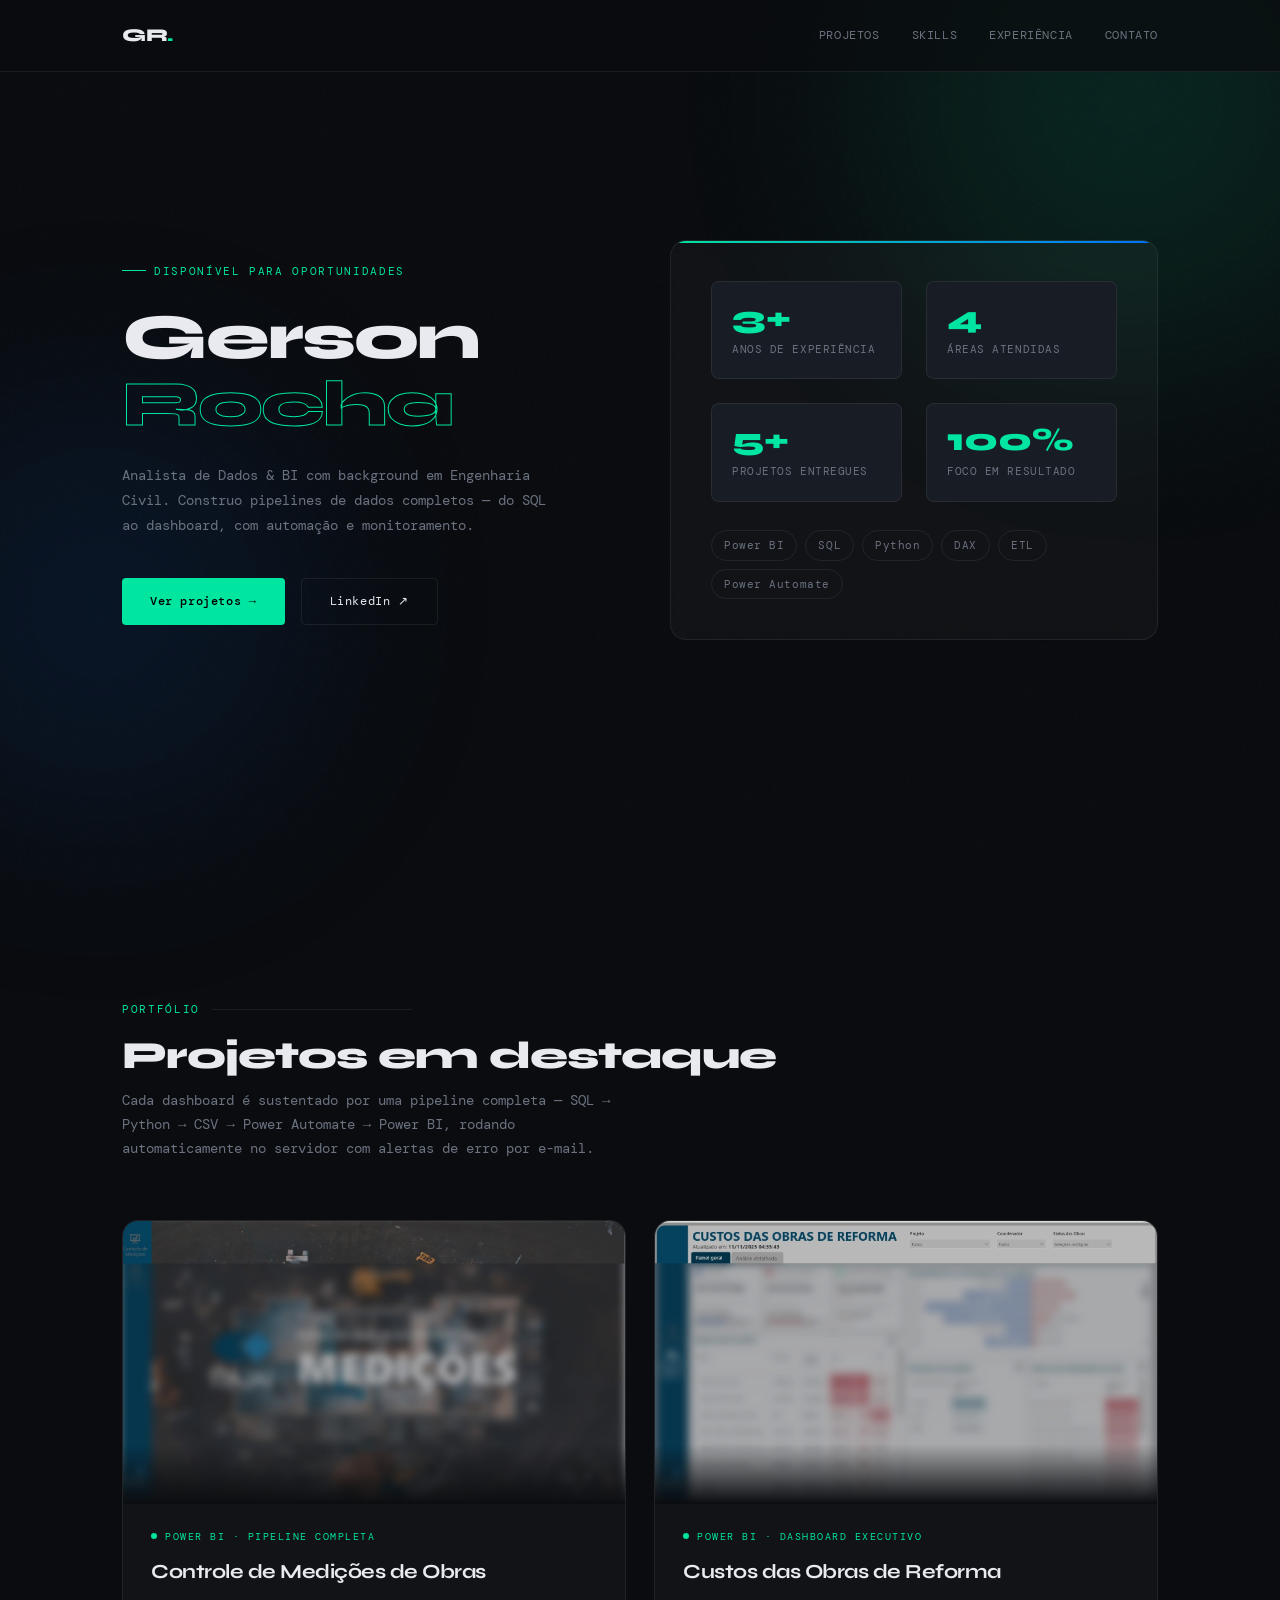
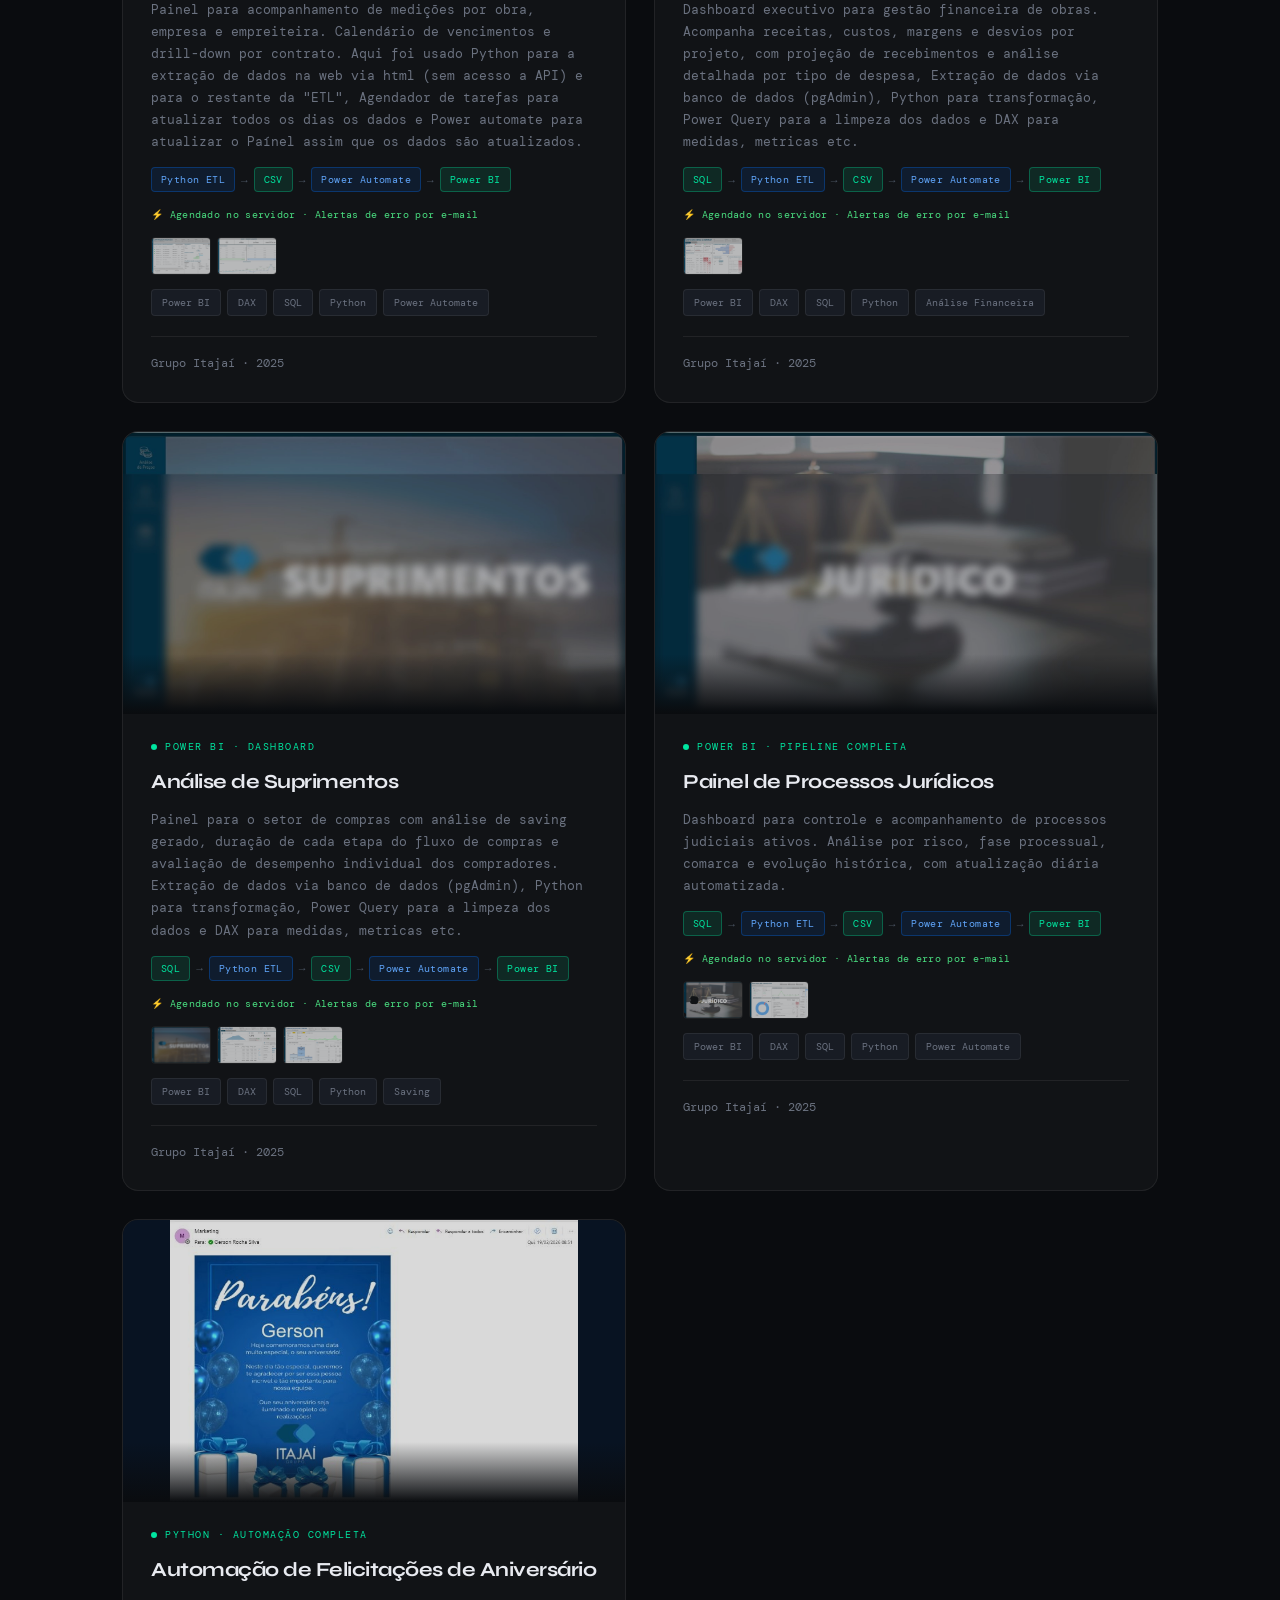
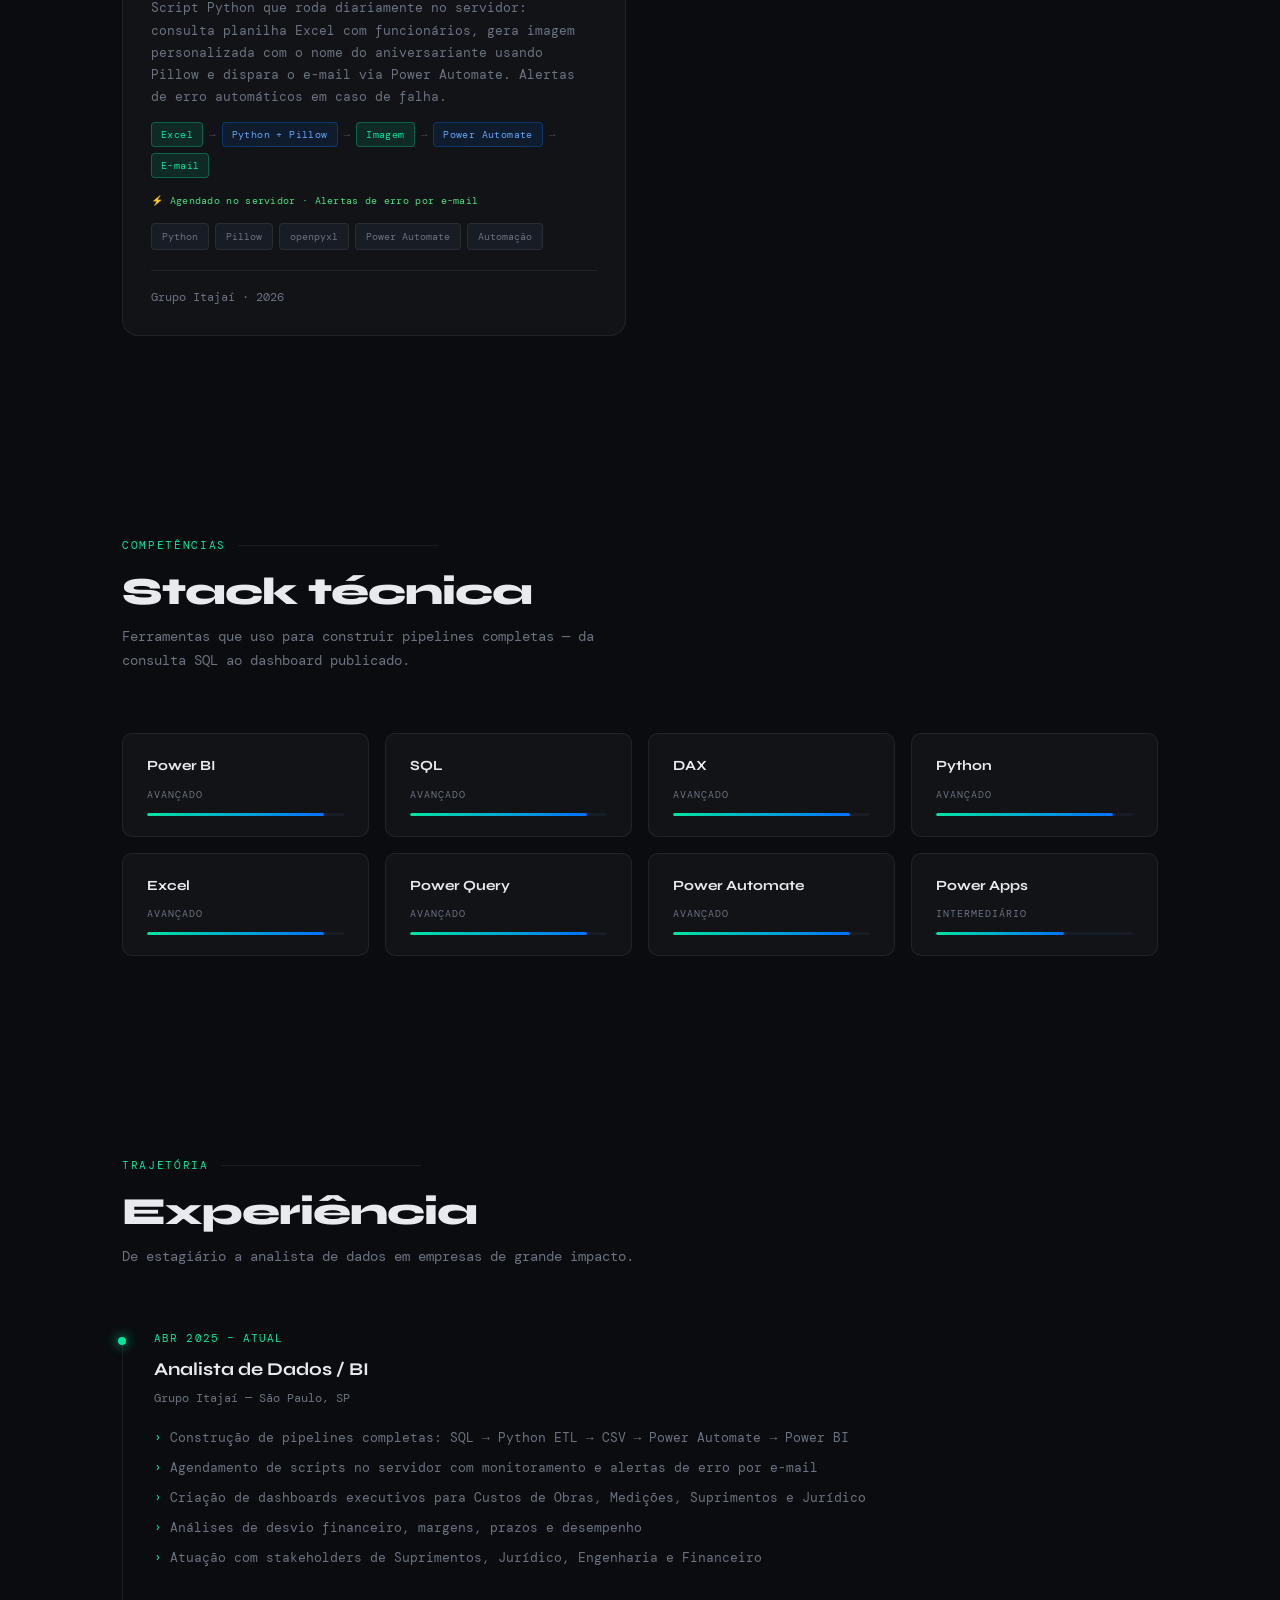
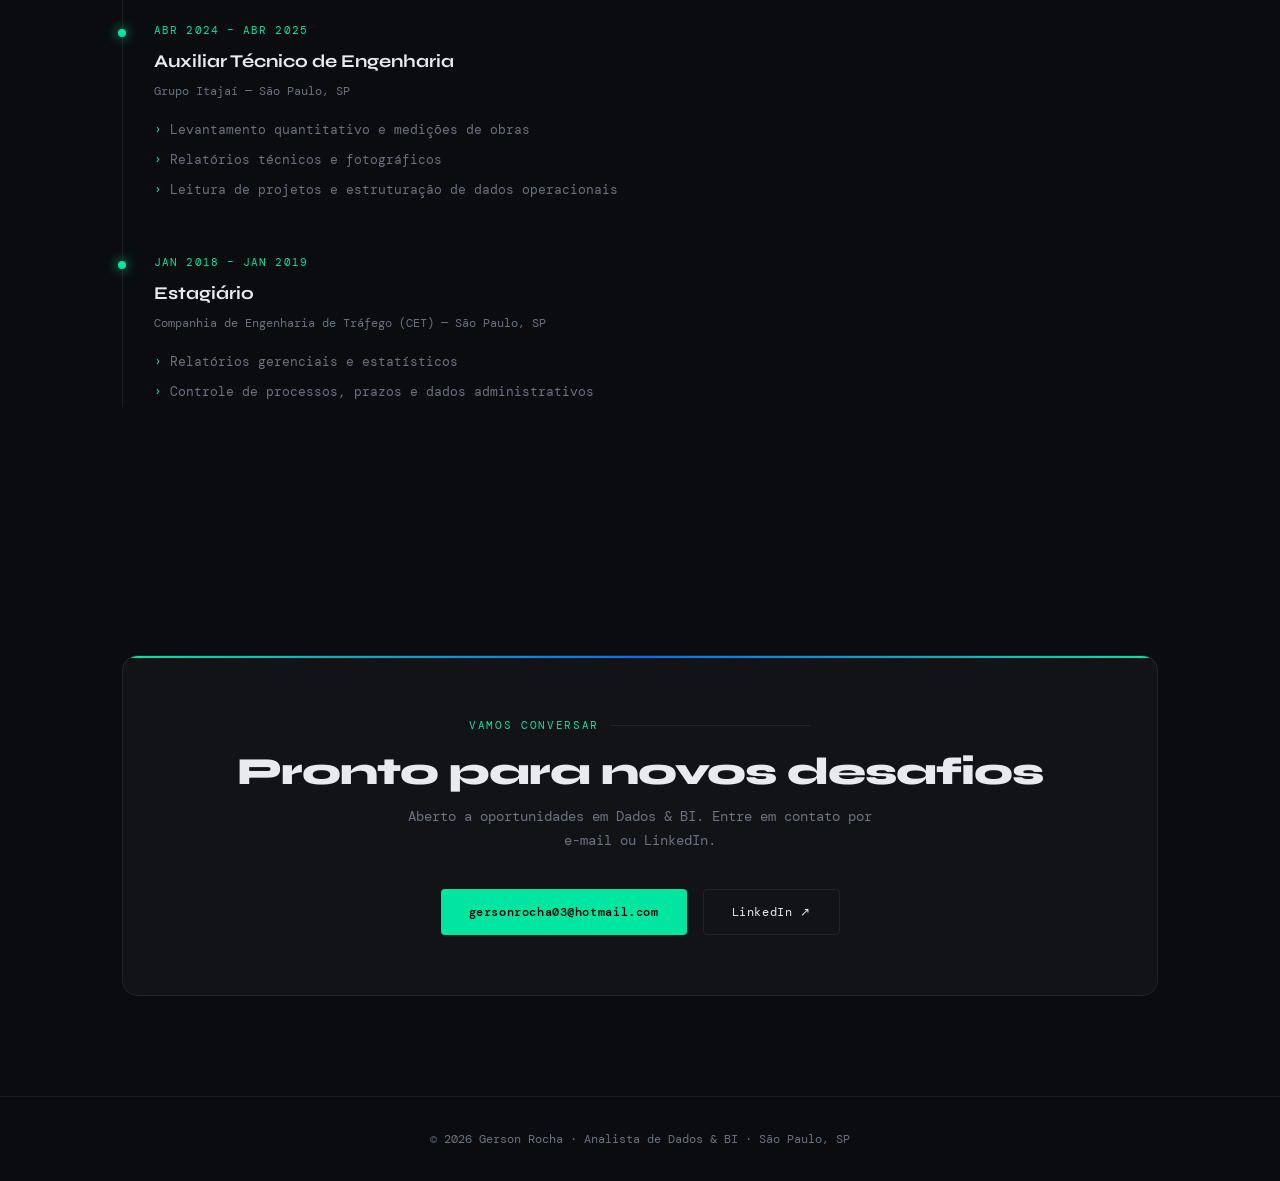
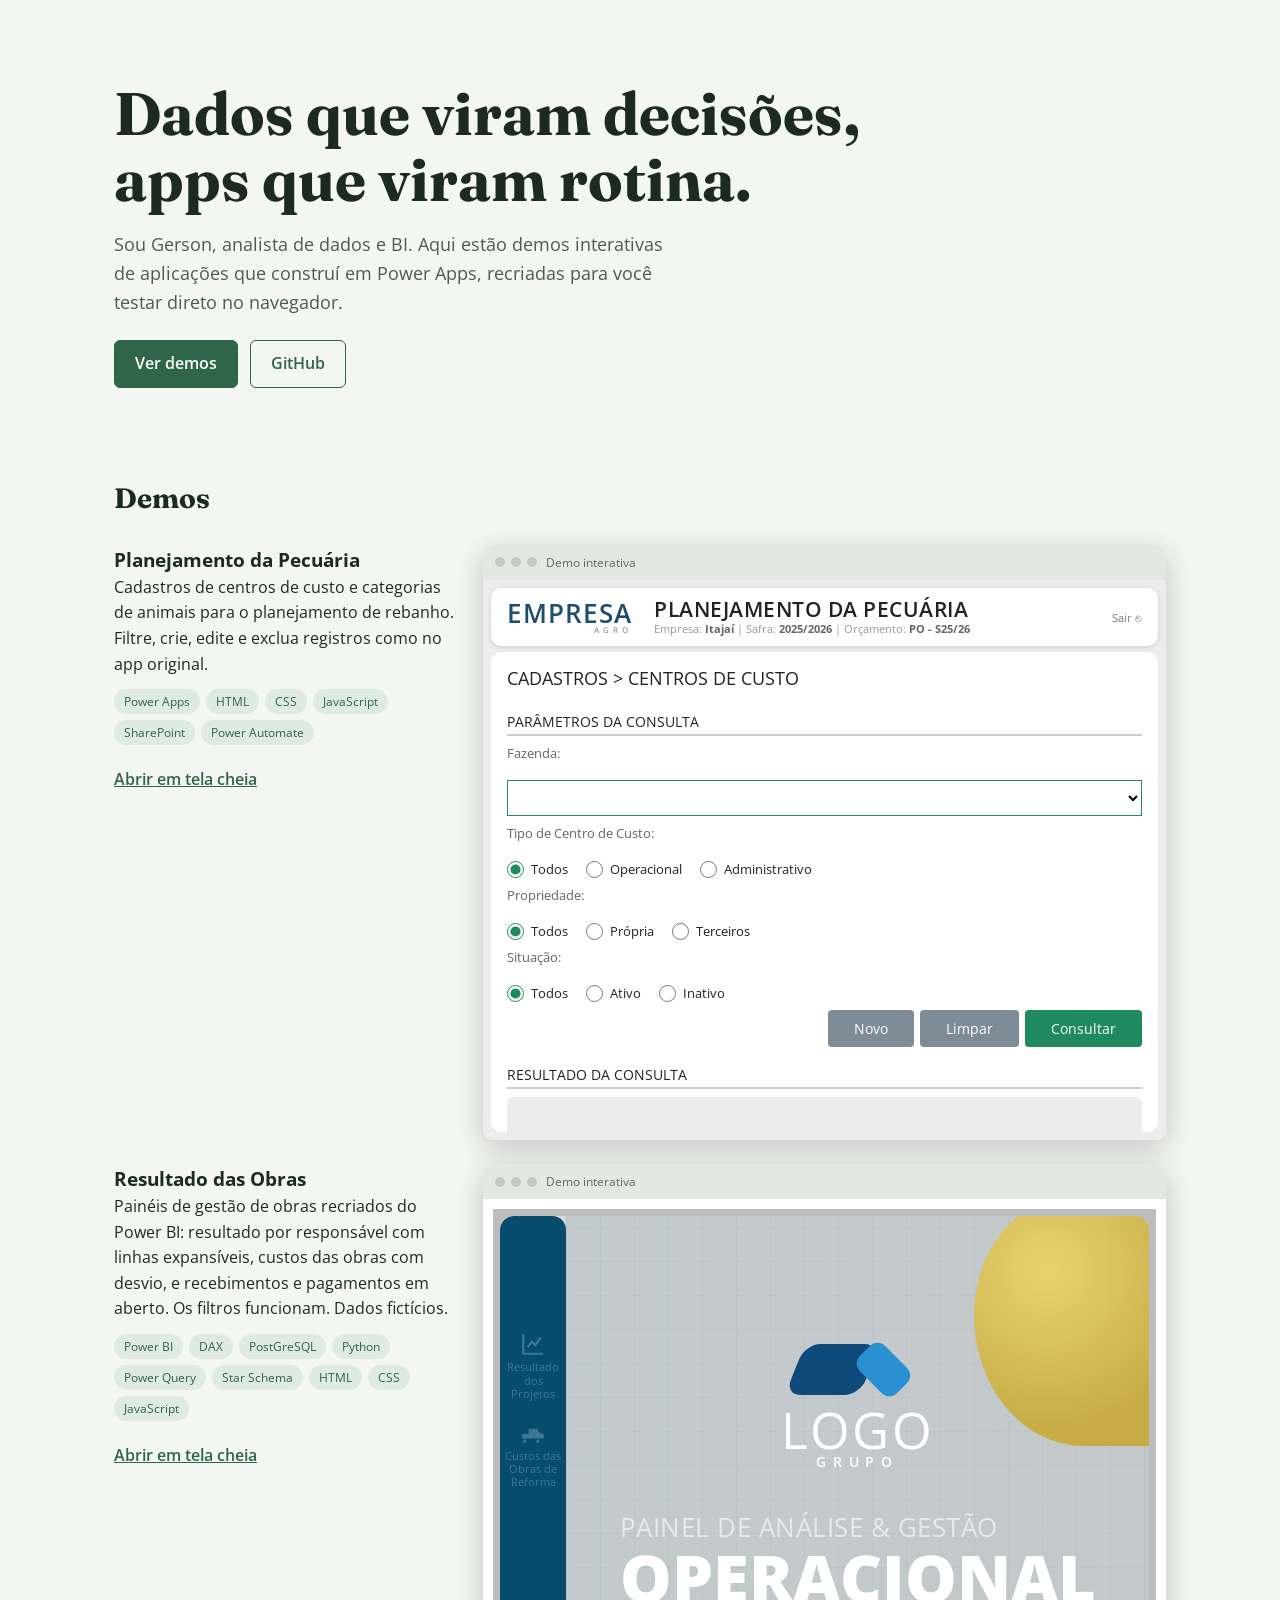
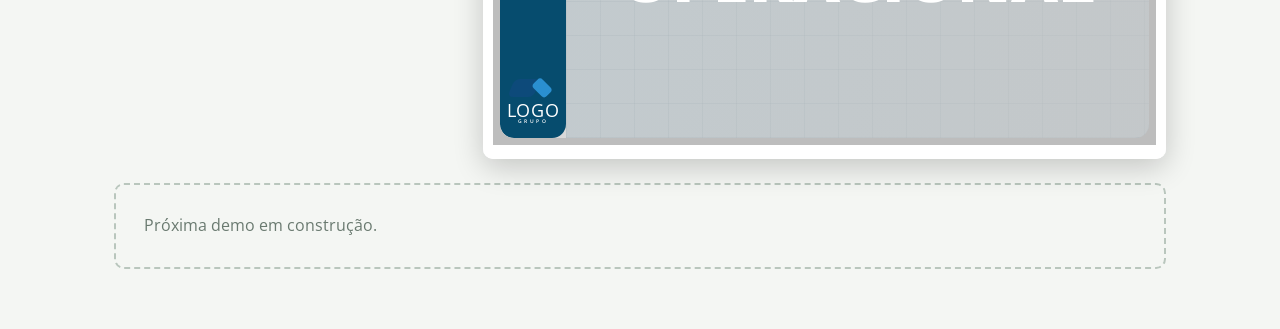
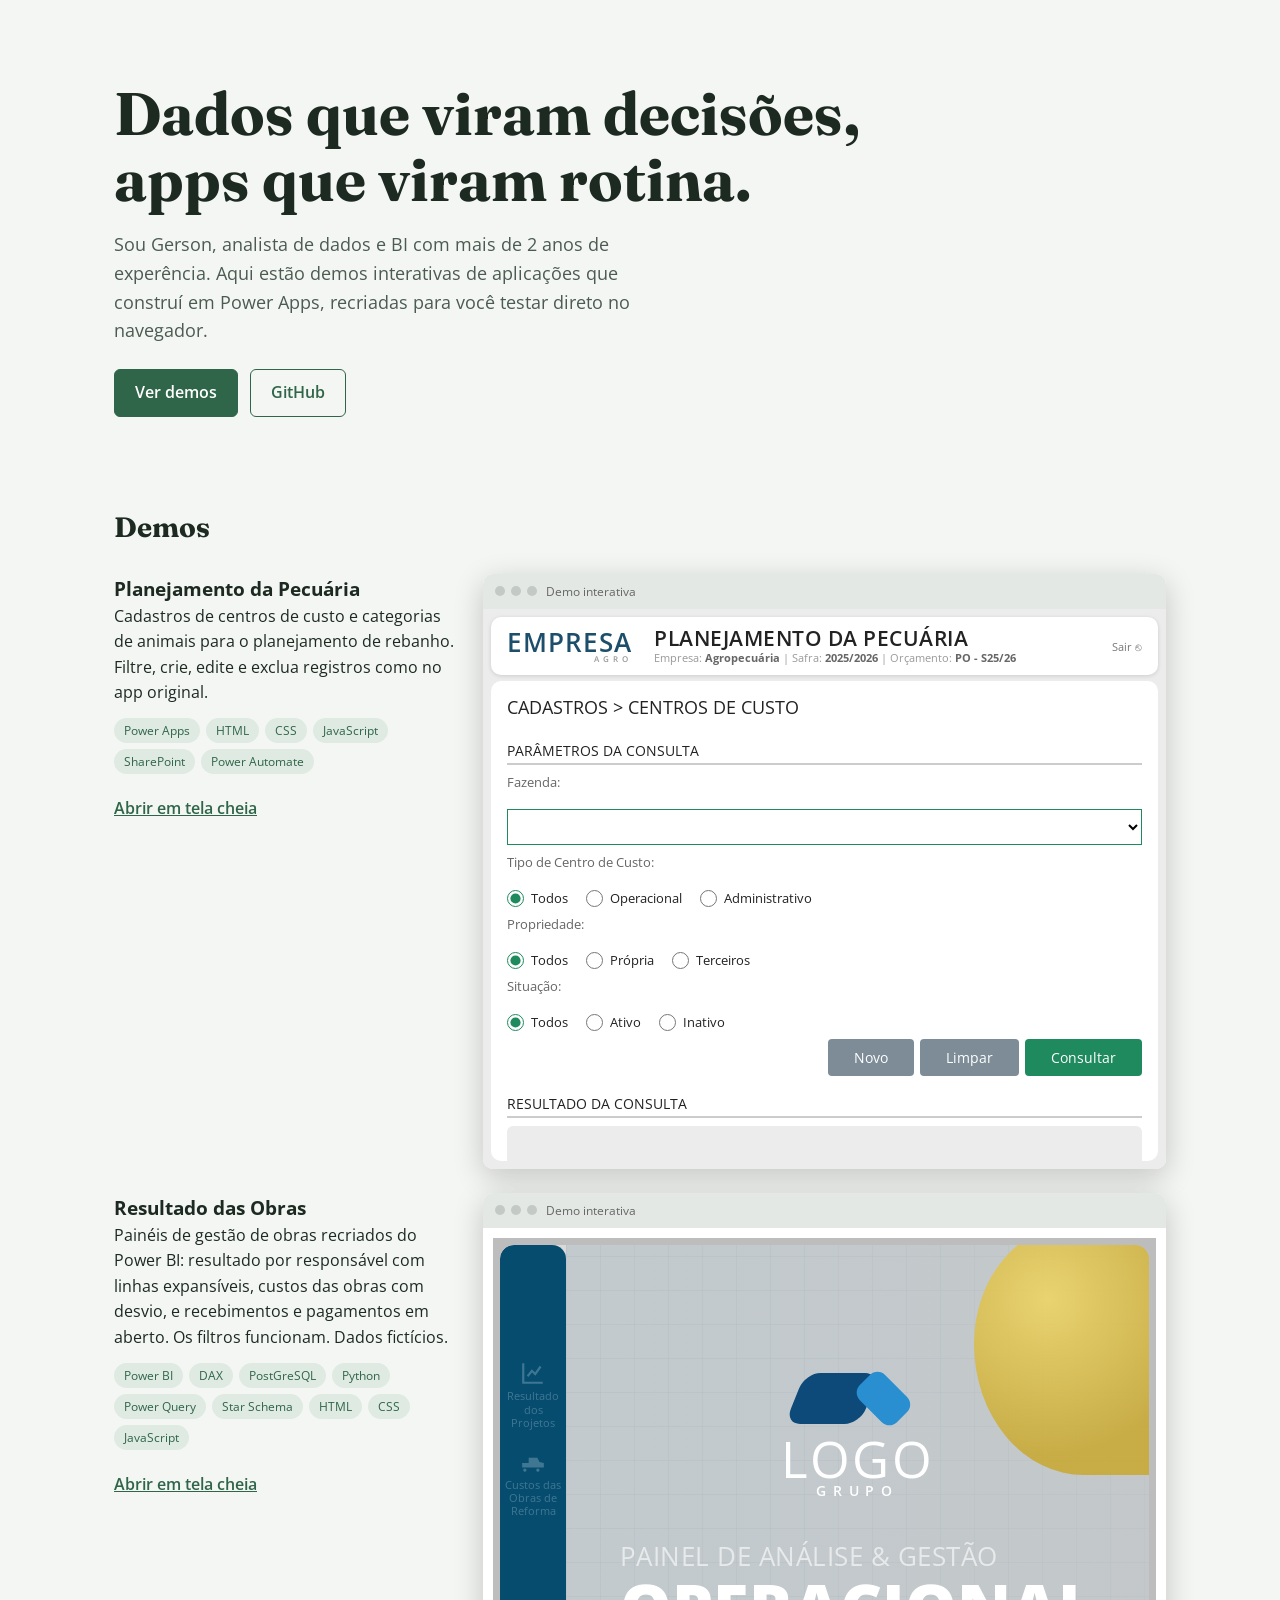
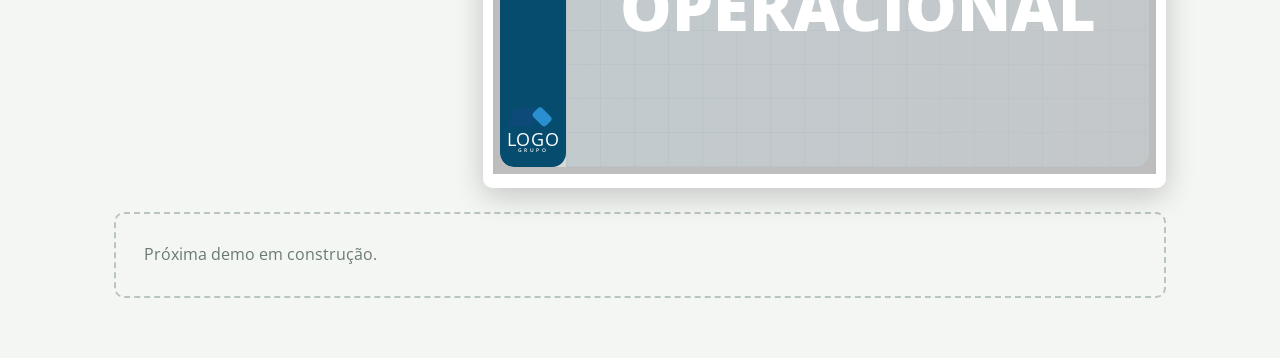
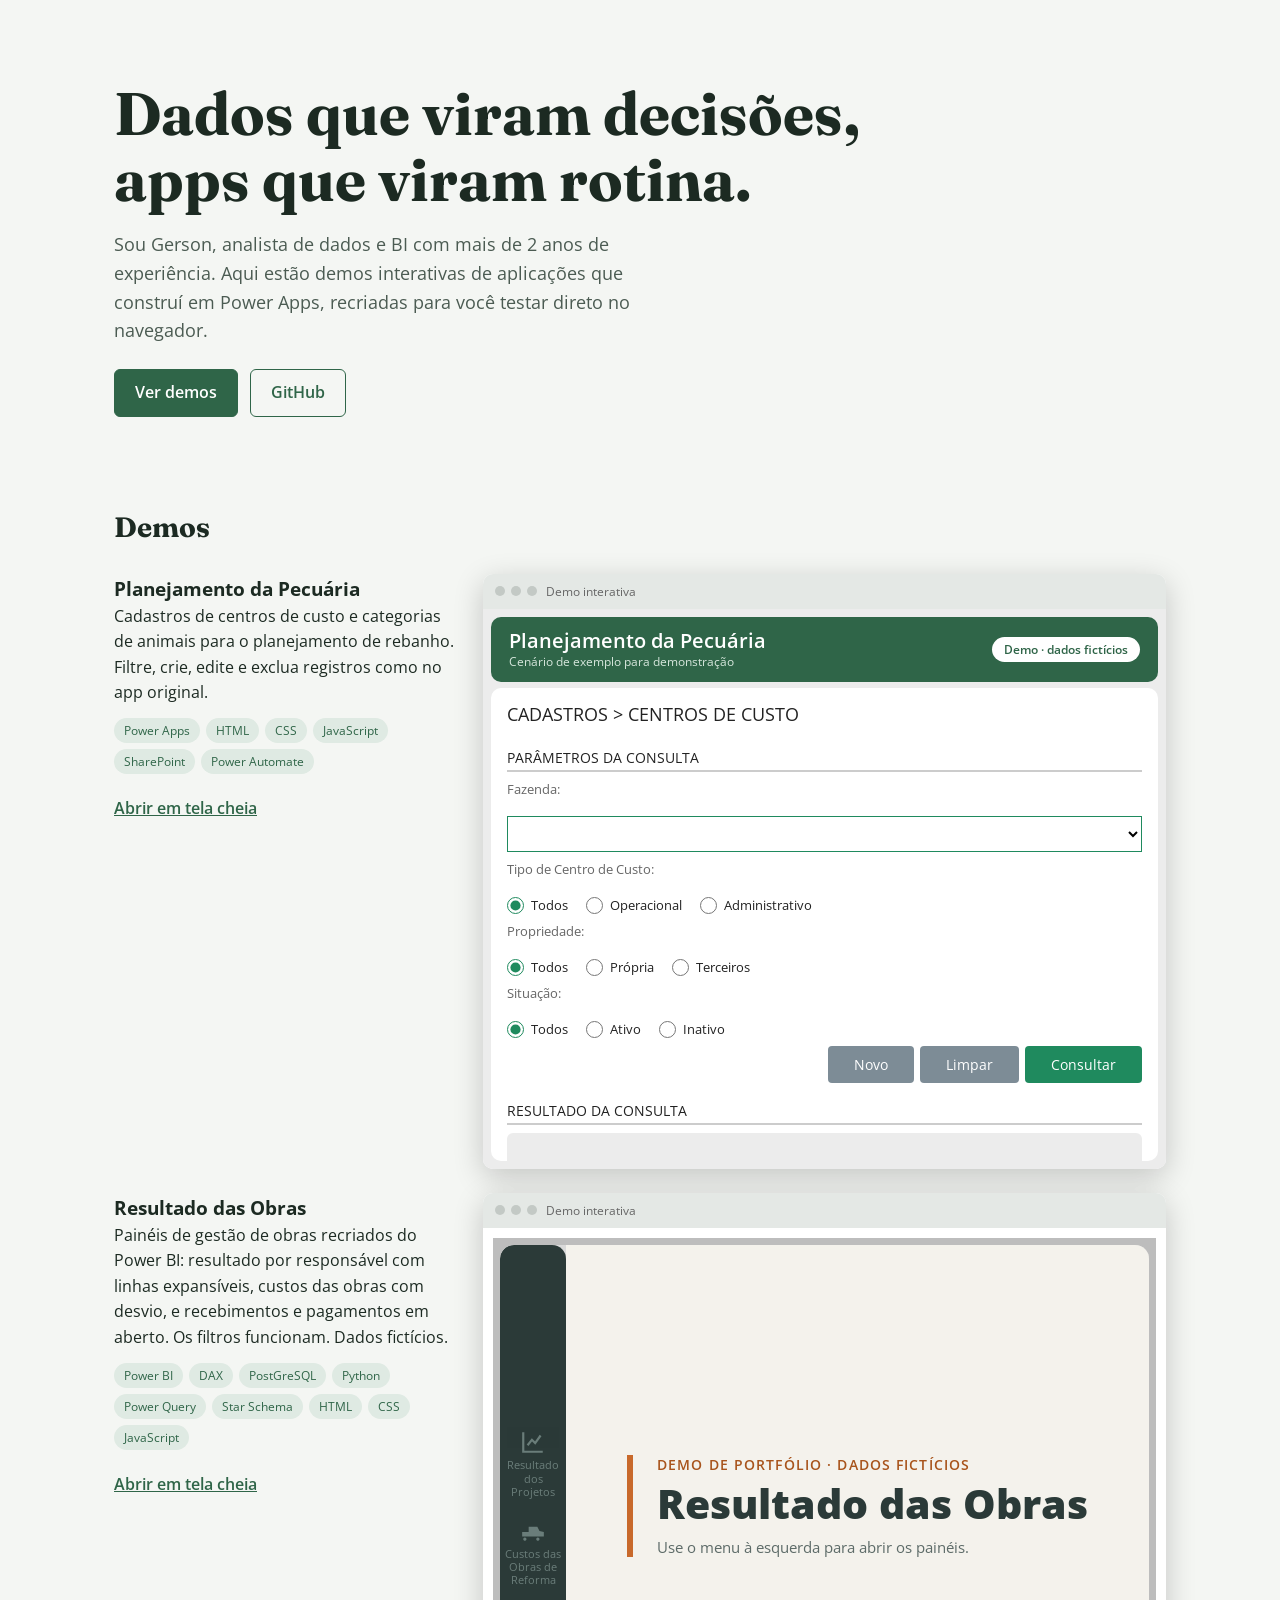
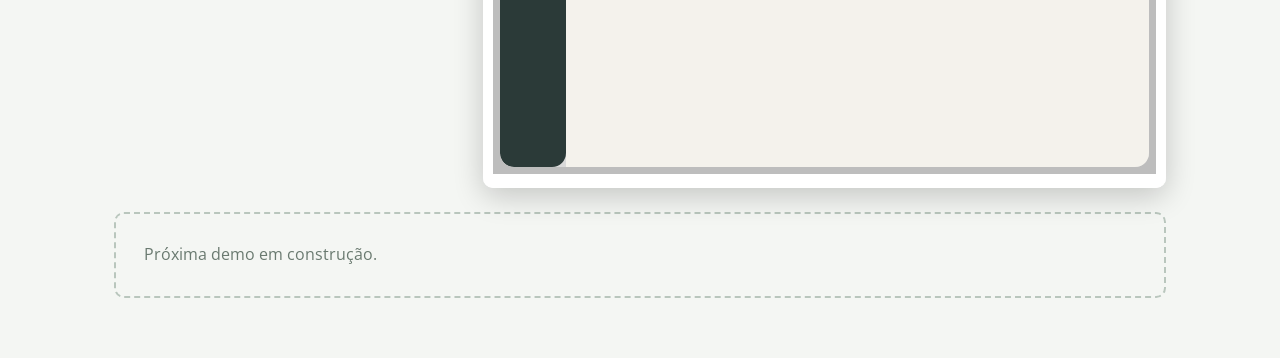
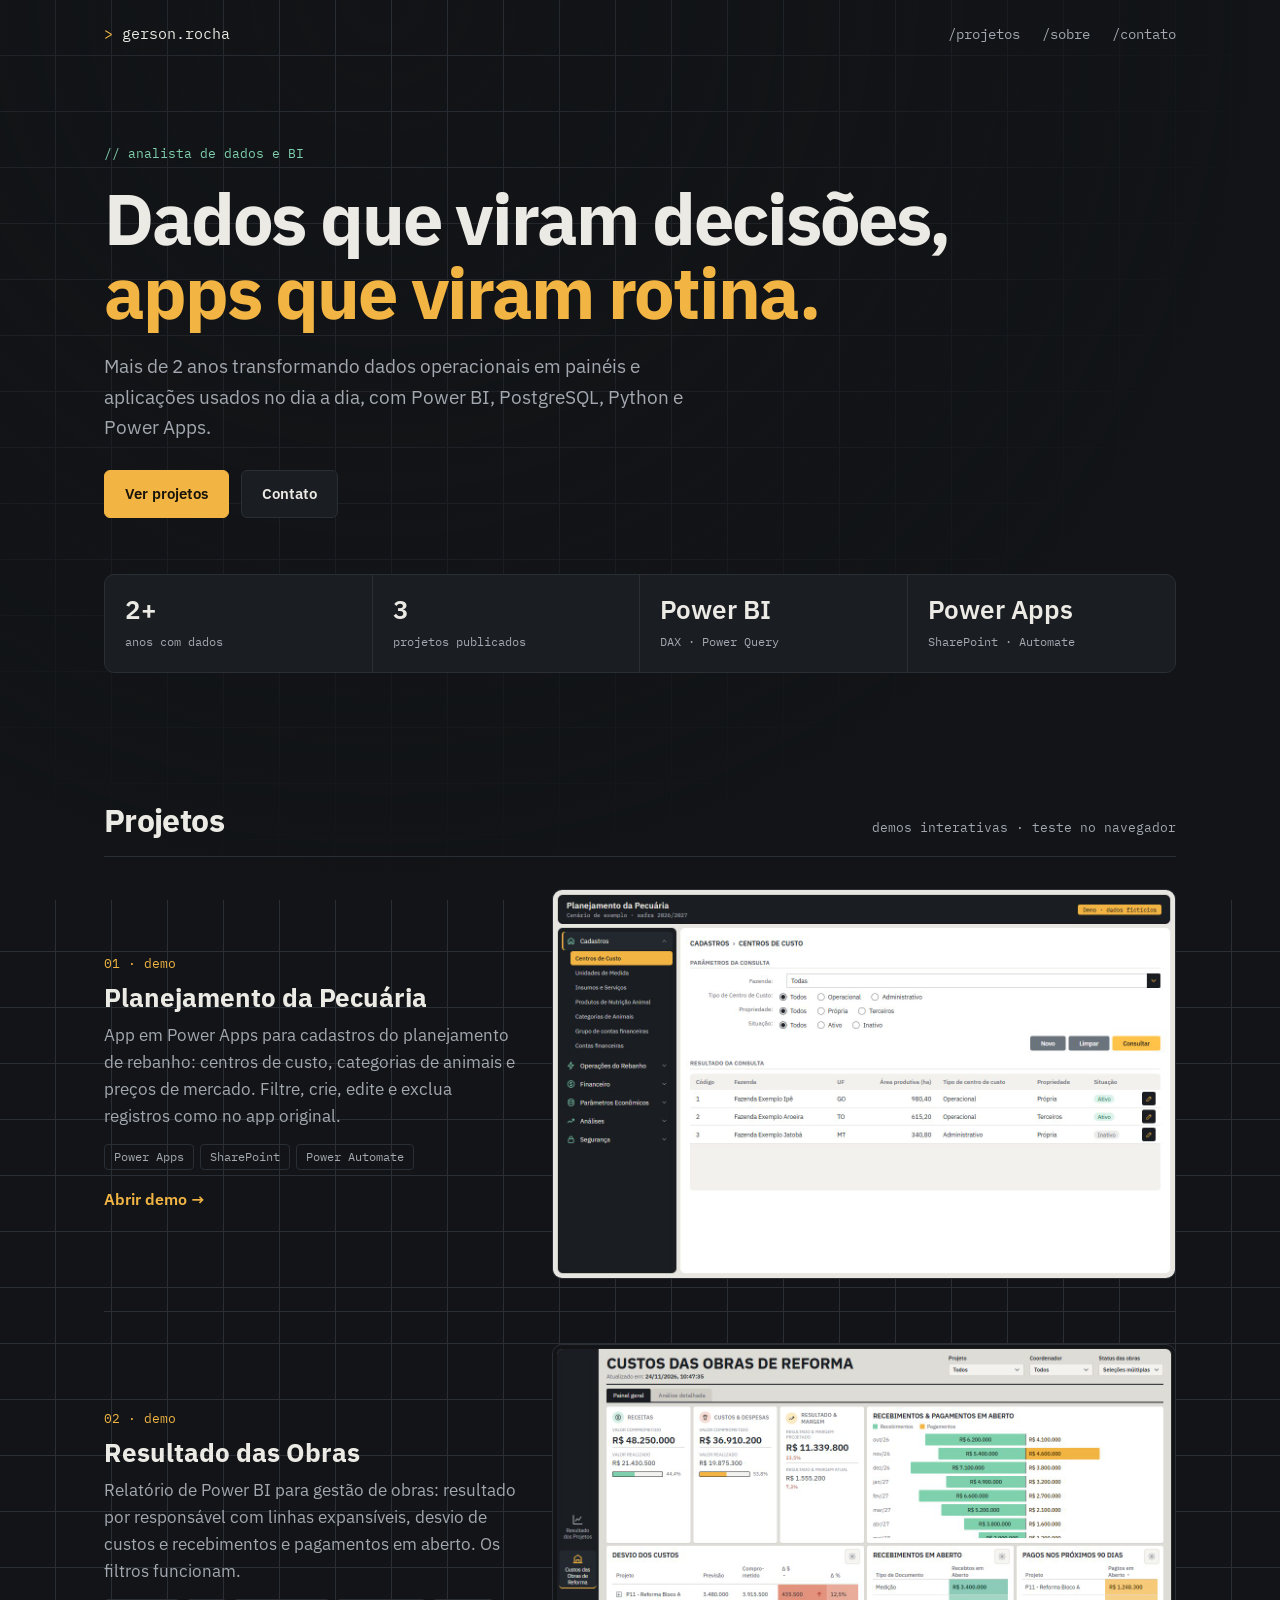
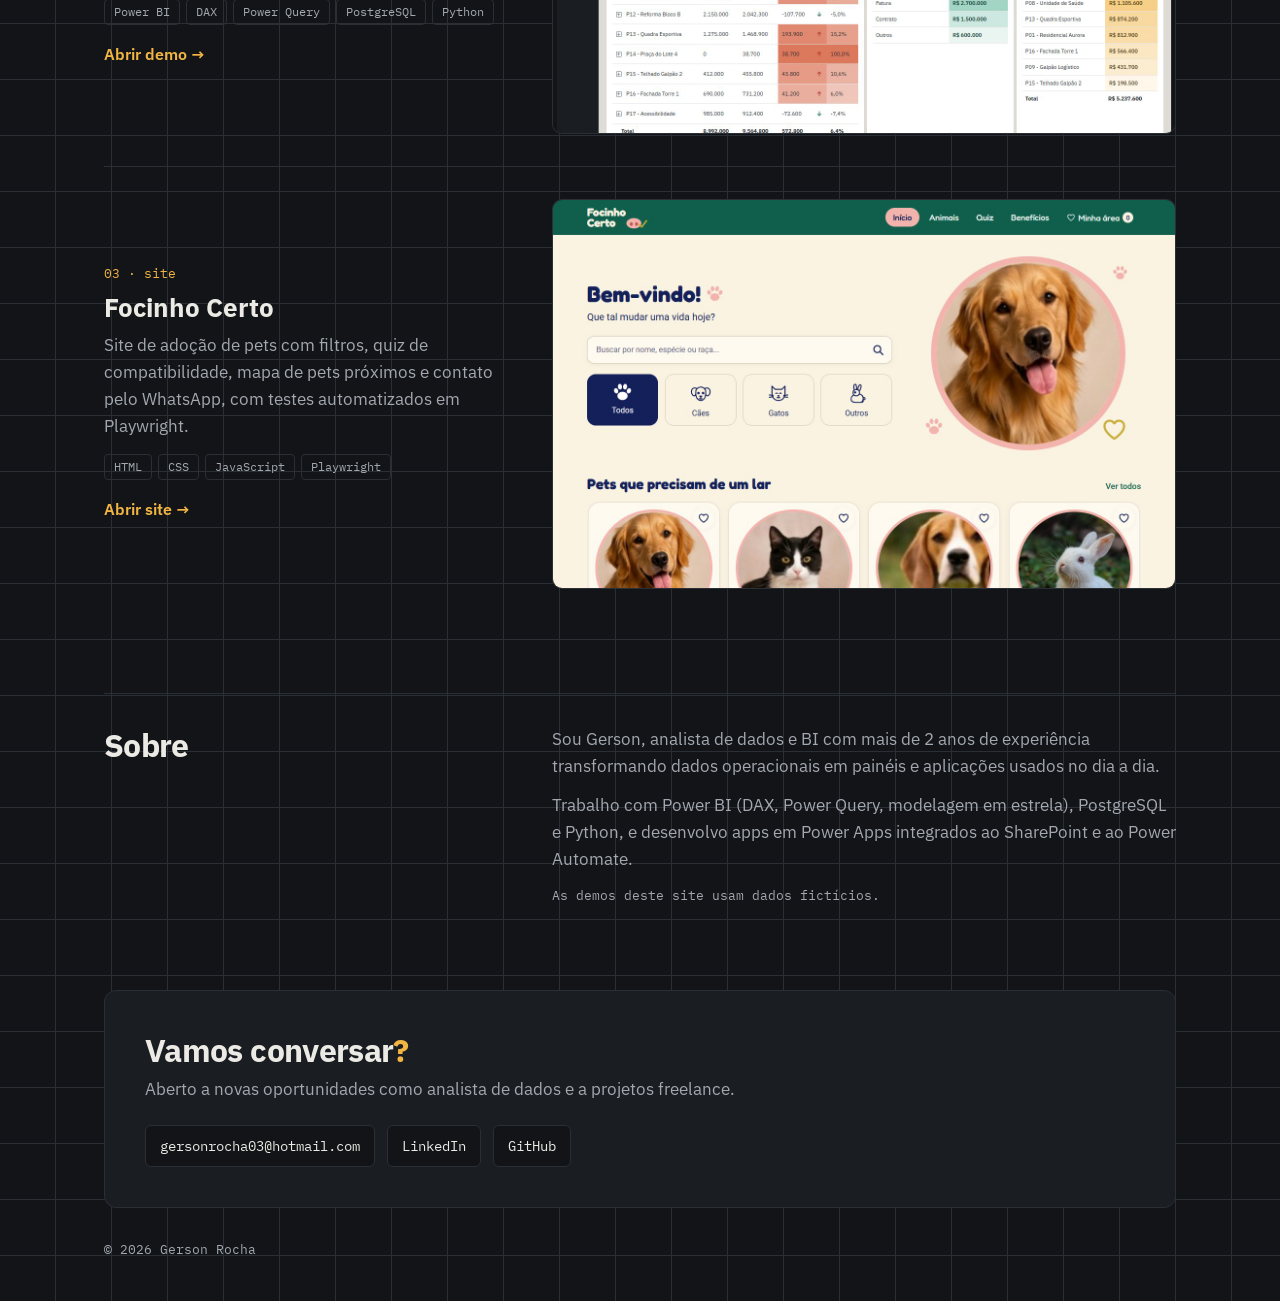
